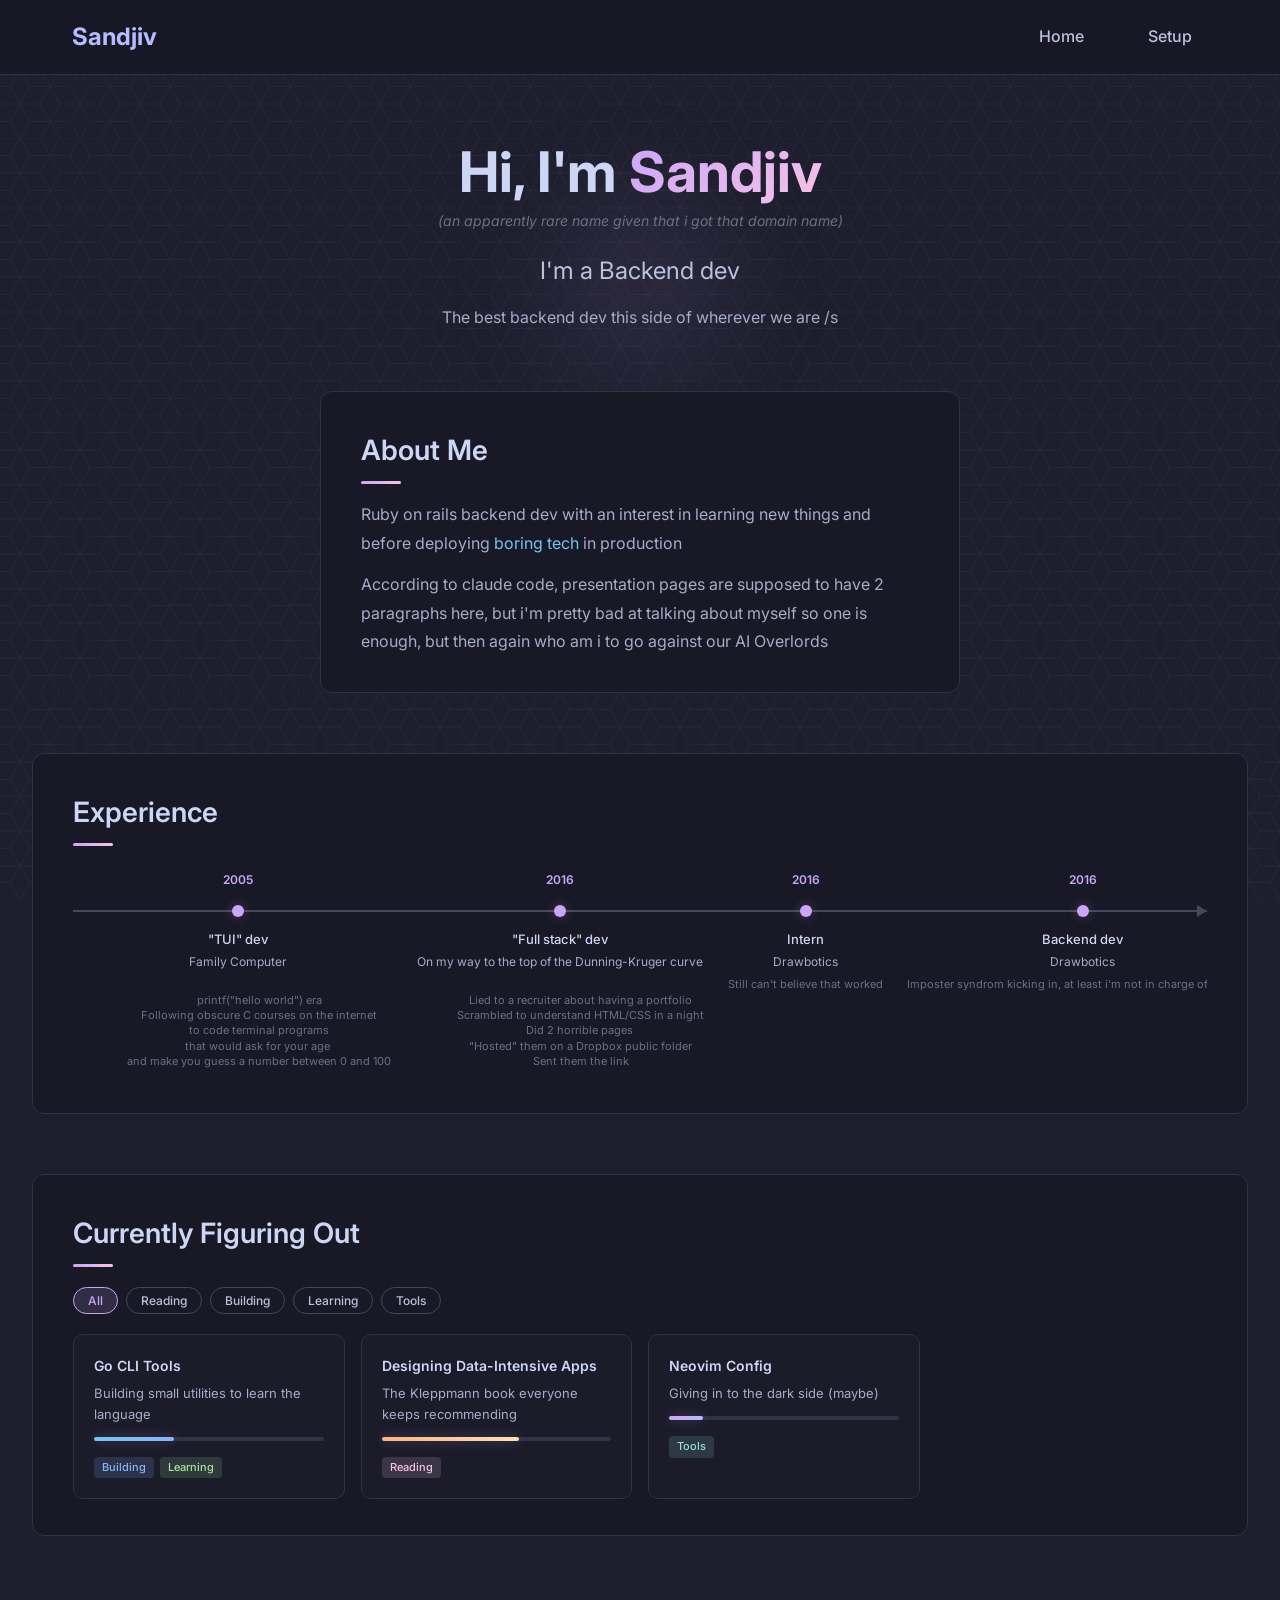
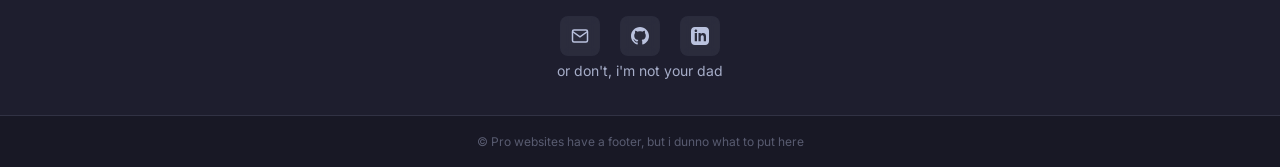
==== index.html @ 67246be6 "dunno what i'm doing" ====
<!DOCTYPE html>
<html lang="en">
<head>
  <meta charset="UTF-8">
  <meta name="viewport" content="width=device-width, initial-scale=1.0">
  <meta name="description" content="can't believe i got that domain name">
  <meta name="author" content="Sandjiv">
  <title>Sandjiv</title>
  <link rel="preconnect" href="https://fonts.googleapis.com">
  <link rel="preconnect" href="https://fonts.gstatic.com" crossorigin>
  <link href="https://fonts.googleapis.com/css2?family=Inter:wght@400;500;600;700&display=swap" rel="stylesheet">
  <link rel="stylesheet" href="style.css">
</head>
<body>
  <nav class="navbar">
    <div class="container">
      <a href="/" class="nav-brand">Sandjiv</a>
      <div class="nav-links">
        <a href="/" class="nav-link">Home</a>
        <a href="/setup.html" class="nav-link">Setup</a>
      </div>
    </div>
  </nav>

  <main>
    <section class="hero">
      <div class="hero-content">
        <h1 class="hero-title">Hi, I'm <span class="highlight">Sandjiv</span></h1>
        <small class="hero-annotation">(an apparently rare name given that i got that domain name)</small>
        <p class="hero-subtitle">I'm a Backend dev</p>
        <p class="hero-description">
          The best backend dev this side of wherever we are /s
        </p>
      </div>
    </section>

    <div class="section-gap about">
      <div class="glass-card">
        <h2 class="section-heading">About Me</h2>
        <div class="about-text">
          <p>
            Ruby on rails backend dev with an interest in learning new things and
            before deploying <a href="https://boringtechnology.club/">boring tech</a> in production
          </p>
          <p>
            According to claude code, presentation pages are supposed to have 2 paragraphs here, but i'm pretty bad at talking about
            myself so one is enough, but then again who am i to go against our AI Overlords
          </p>
        </div>
      </div>
    </div>

    <div class="section-gap">
      <div class="glass-card">
        <h2 class="section-heading">Experience</h2>
        <div class="timeline">
          <div class="timeline-item">
            <div class="timeline-year">2005</div>
            <div class="timeline-dot"></div>
            <div class="timeline-role">"TUI" dev</div>
            <div class="timeline-company">Family Computer</div>
            <div class="timeline-desc">
              printf("hello world") era
              Following obscure C courses on the internet
              to code terminal programs
              that would ask for your age 
              and make you guess a number between 0 and 100</div>
          </div>
          <div class="timeline-item">
            <div class="timeline-year">2016</div>
            <div class="timeline-dot"></div>
            <div class="timeline-role">"Full stack" dev</div>
            <div class="timeline-company">On my way to the top of the Dunning-Kruger curve</div>
            <div class="timeline-desc">
              Lied to a recruiter about having a portfolio
              Scrambled to understand HTML/CSS in a night
              Did 2 horrible pages 
              "Hosted" them on a Dropbox public folder
              Sent them the link</div>
          </div>
          <div class="timeline-item">
            <div class="timeline-year">2016</div>
            <div class="timeline-dot"></div>
            <div class="timeline-role">Intern</div>
            <div class="timeline-company">Drawbotics</div>
            <div class="timeline-desc">Still can't believe that worked</div>
          </div>
          <div class="timeline-item">
            <div class="timeline-year">2016</div>
            <div class="timeline-dot"></div>
            <div class="timeline-role">Backend dev</div>
            <div class="timeline-company">Drawbotics</div>
            <div class="timeline-desc">Imposter syndrom kicking in, at least i'm not in charge of anything</div>
          </div>
          <div class="timeline-item">
            <div class="timeline-year">2019</div>
            <div class="timeline-dot"></div>
            <div class="timeline-role">Lead Backend dev</div>
            <div class="timeline-company">Drawbotics/Mosaic</div>
            <div class="timeline-desc">Oh no</div>
          </div>
          <div class="timeline-item">
            <div class="timeline-year">2023</div>
            <div class="timeline-dot"></div>
            <div class="timeline-role">Backend dev</div>
            <div class="timeline-company">Ring Twice</div>
            <div class="timeline-desc">I wonder if b2c problematics are as interesting as the b2b ones</div>
          </div>
          <div class="timeline-item current">
            <div class="timeline-year">Now</div>
            <div class="timeline-dot"></div>
            <div class="timeline-role">Lead Backend dev</div>
            <div class="timeline-company">Ring Twice</div>
            <div class="timeline-desc">Ok this is actually pretty fun, let's see how far i can scale this thing</div>
          </div>
        </div>
      </div>
    </div>

    <div class="section-gap">
      <div class="glass-card">
        <h2 class="section-heading">Currently Figuring Out</h2>
        <div class="tag-filters">
          <button class="tag-filter active" data-filter="all">All</button>
          <button class="tag-filter" data-filter="reading">Reading</button>
          <button class="tag-filter" data-filter="building">Building</button>
          <button class="tag-filter" data-filter="learning">Learning</button>
          <button class="tag-filter" data-filter="tools">Tools</button>
        </div>
        <div class="figuring-grid">
          <div class="figuring-card" data-tags="building learning">
            <h4>Go CLI Tools</h4>
            <p class="card-desc">Building small utilities to learn the language</p>
            <div class="progress-bar">
              <div class="progress-fill" style="width: 35%; background: linear-gradient(90deg, var(--ctp-sapphire), var(--ctp-blue));"></div>
            </div>
            <div class="card-tags">
              <span class="card-tag" style="background: rgba(137,180,250,0.15); color: var(--ctp-blue);">Building</span>
              <span class="card-tag" style="background: rgba(166,227,161,0.15); color: var(--ctp-green);">Learning</span>
            </div>
          </div>
          <div class="figuring-card" data-tags="reading">
            <h4>Designing Data-Intensive Apps</h4>
            <p class="card-desc">The Kleppmann book everyone keeps recommending</p>
            <div class="progress-bar">
              <div class="progress-fill" style="width: 60%; background: linear-gradient(90deg, var(--ctp-peach), var(--ctp-yellow));"></div>
            </div>
            <div class="card-tags">
              <span class="card-tag" style="background: rgba(245,194,231,0.15); color: var(--ctp-pink);">Reading</span>
            </div>
          </div>
          <div class="figuring-card" data-tags="tools">
            <h4>Neovim Config</h4>
            <p class="card-desc">Giving in to the dark side (maybe)</p>
            <div class="progress-bar">
              <div class="progress-fill" style="width: 15%; background: linear-gradient(90deg, var(--ctp-mauve), var(--ctp-lavender));"></div>
            </div>
            <div class="card-tags">
              <span class="card-tag" style="background: rgba(148,226,213,0.15); color: var(--ctp-teal);">Tools</span>
            </div>
          </div>
        </div>
      </div>
    </div>

    <section class="contact">
      <div class="contact-icons">
        <a href="mailto:sandjiv.parassou@gmail.com" class="contact-icon" title="Email">
          <svg viewBox="0 0 24 24" fill="none" stroke="currentColor" stroke-width="2">
            <path d="M4 4h16c1.1 0 2 .9 2 2v12c0 1.1-.9 2-2 2H4c-1.1 0-2-.9-2-2V6c0-1.1.9-2 2-2z"></path>
            <polyline points="22,6 12,13 2,6"></polyline>
          </svg>
        </a>
        <a href="https://github.com/Yaquelqun" target="_blank" rel="noopener noreferrer" class="contact-icon" title="GitHub">
          <svg viewBox="0 0 24 24" fill="currentColor">
            <path d="M12 0c-6.626 0-12 5.373-12 12 0 5.302 3.438 9.8 8.207 11.387.599.111.793-.261.793-.577v-2.234c-3.338.726-4.033-1.416-4.033-1.416-.546-1.387-1.333-1.756-1.333-1.756-1.089-.745.083-.729.083-.729 1.205.084 1.839 1.237 1.839 1.237 1.07 1.834 2.807 1.304 3.492.997.107-.775.418-1.305.762-1.604-2.665-.305-5.467-1.334-5.467-5.931 0-1.311.469-2.381 1.236-3.221-.124-.303-.535-1.524.117-3.176 0 0 1.008-.322 3.301 1.23.957-.266 1.983-.399 3.003-.404 1.02.005 2.047.138 3.006.404 2.291-1.552 3.297-1.23 3.297-1.23.653 1.653.242 2.874.118 3.176.77.84 1.235 1.911 1.235 3.221 0 4.609-2.807 5.624-5.479 5.921.43.372.823 1.102.823 2.222v3.293c0 .319.192.694.801.576 4.765-1.589 8.199-6.086 8.199-11.386 0-6.627-5.373-12-12-12z"/>
          </svg>
        </a>
        <a href="https://www.linkedin.com/in/sandjiv/" target="_blank" rel="noopener noreferrer" class="contact-icon" title="LinkedIn">
          <svg viewBox="0 0 24 24" fill="currentColor">
            <path d="M19 0h-14c-2.761 0-5 2.239-5 5v14c0 2.761 2.239 5 5 5h14c2.762 0 5-2.239 5-5v-14c0-2.761-2.238-5-5-5zm-11 19h-3v-11h3v11zm-1.5-12.268c-.966 0-1.75-.79-1.75-1.764s.784-1.764 1.75-1.764 1.75.79 1.75 1.764-.783 1.764-1.75 1.764zm13.5 12.268h-3v-5.604c0-3.368-4-3.113-4 0v5.604h-3v-11h3v1.765c1.396-2.586 7-2.777 7 2.476v6.759z"/>
          </svg>
        </a>
      </div>
      <p class="contact-quip">or don't, i'm not your dad</p>
    </section>
  </main>

  <footer class="footer">
    <div class="container">
      <p>&copy; Pro websites have a footer, but i dunno what to put here</p>
    </div>
  </footer>

  <script>
    document.querySelectorAll('.tag-filter').forEach(function(btn) {
      btn.addEventListener('click', function() {
        document.querySelector('.tag-filter.active').classList.remove('active');
        btn.classList.add('active');
        var filter = btn.getAttribute('data-filter');
        document.querySelectorAll('.figuring-card').forEach(function(card) {
          if (filter === 'all' || card.getAttribute('data-tags').includes(filter)) {
            card.style.display = '';
          } else {
            card.style.display = 'none';
          }
        });
      });
    });
  </script>
</body>
</html>
---- style.css ----
/* Reset */
* {
  margin: 0;
  padding: 0;
  box-sizing: border-box;
}

/* Catppuccin Mocha */
:root {
  --ctp-base: #1e1e2e;
  --ctp-mantle: #181825;
  --ctp-crust: #11111b;
  --ctp-surface0: #313244;
  --ctp-surface1: #45475a;
  --ctp-surface2: #585b70;
  --ctp-overlay0: #6c7086;
  --ctp-overlay1: #7f849c;
  --ctp-overlay2: #9399b2;
  --ctp-text: #cdd6f4;
  --ctp-subtext1: #bac2de;
  --ctp-subtext0: #a6adc8;
  --ctp-lavender: #b4befe;
  --ctp-blue: #89b4fa;
  --ctp-sapphire: #74c7ec;
  --ctp-sky: #89dceb;
  --ctp-teal: #94e2d5;
  --ctp-green: #a6e3a1;
  --ctp-yellow: #f9e2af;
  --ctp-peach: #fab387;
  --ctp-maroon: #eba0ac;
  --ctp-red: #f38ba8;
  --ctp-mauve: #cba6f7;
  --ctp-pink: #f5c2e7;
  --ctp-flamingo: #f2cdcd;
  --ctp-rosewater: #f5e0dc;
}

/* Body — kumiko mikado background */
html {
  font-size: 16px;
  scroll-behavior: smooth;
}

body {
  font-family: 'Inter', -apple-system, BlinkMacSystemFont, 'Segoe UI', Roboto, sans-serif;
  line-height: 1.6;
  color: var(--ctp-text);
  background-color: var(--ctp-base);
  background-image: url("data:image/svg+xml,%3Csvg xmlns='http://www.w3.org/2000/svg' width='60' height='34.64' viewBox='0 0 60 34.64'%3E%3Cg fill='none' stroke='%2345475a' stroke-width='0.5' opacity='0.35'%3E%3Cline x1='10' y1='17.32' x2='20' y2='0'/%3E%3Cline x1='20' y1='0' x2='40' y2='0'/%3E%3Cline x1='40' y1='0' x2='50' y2='17.32'/%3E%3Cline x1='50' y1='17.32' x2='40' y2='34.64'/%3E%3Cline x1='40' y1='34.64' x2='20' y2='34.64'/%3E%3Cline x1='20' y1='34.64' x2='10' y2='17.32'/%3E%3Cline x1='0' y1='17.32' x2='10' y2='17.32'/%3E%3Cline x1='50' y1='17.32' x2='60' y2='17.32'/%3E%3Cline x1='30' y1='17.32' x2='50' y2='17.32'/%3E%3Cline x1='30' y1='17.32' x2='20' y2='34.64'/%3E%3Cline x1='30' y1='17.32' x2='20' y2='0'/%3E%3Cline x1='0' y1='0' x2='20' y2='0'/%3E%3Cline x1='60' y1='0' x2='50' y2='17.32'/%3E%3Cline x1='60' y1='34.64' x2='50' y2='17.32'/%3E%3Cline x1='0' y1='34.64' x2='20' y2='34.64'/%3E%3C/g%3E%3C/svg%3E");
  background-attachment: fixed;
  overflow-x: hidden;
}

/* Container */
.container {
  max-width: 1200px;
  margin: 0 auto;
  padding: 0 2rem;
}

/* Navbar */
.navbar {
  position: sticky;
  top: 0;
  z-index: 1000;
  background: rgba(24, 24, 37, 0.95);
  backdrop-filter: blur(12px);
  border-bottom: 1px solid var(--ctp-surface0);
  padding: 1rem 0;
}

.navbar .container {
  display: flex;
  justify-content: space-between;
  align-items: center;
}

.nav-brand {
  font-size: 1.5rem;
  font-weight: 700;
  color: var(--ctp-lavender);
  text-decoration: none;
  transition: filter 0.3s ease;
}

.nav-brand:hover {
  filter: brightness(1.2);
}

.nav-links {
  display: flex;
  gap: 2rem;
}

.nav-link {
  color: var(--ctp-subtext1);
  text-decoration: none;
  font-weight: 500;
  padding: 0.5rem 1rem;
  border-radius: 4px;
  transition: all 0.3s ease;
}

.nav-link:hover {
  color: var(--ctp-lavender);
  background-color: var(--ctp-surface0);
}

/* Glass card */
.glass-card {
  margin: 0 2rem;
  padding: 2.25rem 2.5rem;
  background: rgba(24, 24, 37, 0.85);
  backdrop-filter: blur(8px);
  border: 1px solid var(--ctp-surface0);
  border-radius: 12px;
}

/* Section spacing */
.section-gap {
  padding-top: 0.75rem;
  padding-bottom: 3rem;
}

/* Section heading */
.section-heading {
  font-size: clamp(1.5rem, 3vw, 1.75rem);
  font-weight: 600;
  margin-bottom: 1rem;
  color: var(--ctp-text);
}

.section-heading::after {
  content: '';
  display: block;
  width: 40px;
  height: 3px;
  background: linear-gradient(90deg, var(--ctp-mauve), var(--ctp-pink));
  margin-top: 0.5rem;
  border-radius: 2px;
}

/* Hero */
.hero {
  padding: 4rem 2rem 3rem;
  text-align: center;
  position: relative;
}

.hero::before {
  content: '';
  position: absolute;
  top: 20%;
  left: 50%;
  transform: translateX(-50%);
  width: 300px;
  height: 300px;
  border-radius: 50%;
  background: radial-gradient(circle, rgba(203, 166, 247, 0.1), transparent 70%);
  filter: blur(40px);
  pointer-events: none;
}

.hero-content {
  position: relative;
  animation: fadeInUp 0.8s ease-out;
}

.hero-title {
  font-size: clamp(2.5rem, 5vw, 3.5rem);
  font-weight: 700;
  margin-bottom: 0.25rem;
  line-height: 1.2;
}

.highlight {
  background: linear-gradient(135deg, var(--ctp-mauve), var(--ctp-pink));
  -webkit-background-clip: text;
  -webkit-text-fill-color: transparent;
  background-clip: text;
}

.hero-annotation {
  display: block;
  font-size: 0.875rem;
  font-style: italic;
  color: var(--ctp-overlay0);
  margin-bottom: 1.25rem;
}

.hero-subtitle {
  font-size: clamp(1.25rem, 3vw, 1.5rem);
  color: var(--ctp-subtext1);
  margin-bottom: 0.75rem;
}

.hero-description {
  font-size: 1rem;
  color: var(--ctp-subtext0);
  max-width: 500px;
  margin: 0 auto;
  line-height: 1.8;
}

/* About */
.about {
  display: flex;
  justify-content: center;
}

.about .glass-card {
  max-width: 640px;
  width: 100%;
}

.about-text p {
  font-size: 1rem;
  line-height: 1.8;
  color: var(--ctp-subtext0);
  margin-top: 0.75rem;
}

.about-text a {
  color: var(--ctp-sapphire);
  text-decoration: none;
  border-bottom: 1px solid transparent;
  transition: border-color 0.3s ease;
}

.about-text a:visited {
  color: var(--ctp-sapphire);
}

.about-text a:hover {
  border-bottom-color: var(--ctp-sapphire);
}

/* Experience timeline */
.timeline {
  display: flex;
  position: relative;
  overflow-x: auto;
  padding-bottom: 0.5rem;
  padding-right: 1.25rem;
  margin-top: 1.5rem;
}

.timeline::before {
  content: '';
  position: absolute;
  top: 40px;
  left: 0;
  right: 0;
  height: 2px;
  background: var(--ctp-surface1);
}

.timeline::after {
  content: '';
  position: absolute;
  right: 0;
  top: 35px;
  border-top: 6px solid transparent;
  border-bottom: 6px solid transparent;
  border-left: 10px solid var(--ctp-surface1);
}

.timeline-item {
  flex: 0 0 auto;
  text-align: center;
  position: relative;
  padding: 0 0.75rem;
  white-space: nowrap;
}

.timeline-dot {
  width: 12px;
  height: 12px;
  border-radius: 50%;
  background: var(--ctp-mauve);
  margin: 16px auto 0.75rem;
  position: relative;
  z-index: 1;
  box-shadow: 0 0 12px rgba(203, 166, 247, 0.3);
}

.timeline-item.current .timeline-dot {
  background: var(--ctp-green);
  box-shadow: 0 0 12px rgba(166, 227, 161, 0.3);
}

.timeline-year {
  font-size: 0.75rem;
  font-weight: 600;
  color: var(--ctp-mauve);
}

.timeline-item.current .timeline-year {
  color: var(--ctp-green);
}

.timeline-role {
  font-size: 0.8125rem;
  font-weight: 500;
  color: var(--ctp-text);
  margin-bottom: 0.125rem;
}

.timeline-company {
  font-size: 0.75rem;
  color: var(--ctp-subtext0);
}

.timeline-desc {
  font-size: 0.6875rem;
  color: var(--ctp-overlay0);
  margin-top: 0.375rem;
  line-height: 1.4;
  white-space: pre;
}

/* Currently Figuring Out — tag filters */
.tag-filters {
  display: flex;
  gap: 0.5rem;
  margin: 1.25rem 0;
  flex-wrap: wrap;
}

.tag-filter {
  padding: 0.3rem 0.875rem;
  border-radius: 99px;
  font-size: 0.75rem;
  font-weight: 500;
  border: 1px solid var(--ctp-surface1);
  color: var(--ctp-subtext1);
  background: transparent;
  cursor: pointer;
  font-family: inherit;
  transition: all 0.3s ease;
}

.tag-filter:hover {
  border-color: var(--ctp-mauve);
  color: var(--ctp-mauve);
}

.tag-filter.active {
  background: rgba(203, 166, 247, 0.15);
  border-color: var(--ctp-mauve);
  color: var(--ctp-mauve);
}

/* Currently Figuring Out — card grid */
.figuring-grid {
  display: grid;
  grid-template-columns: repeat(auto-fill, minmax(240px, 1fr));
  gap: 1rem;
  margin-top: 1rem;
}

.figuring-card {
  background: rgba(30, 30, 46, 0.7);
  backdrop-filter: blur(4px);
  border: 1px solid var(--ctp-surface0);
  border-radius: 10px;
  padding: 1.25rem;
  transition: all 0.2s ease;
}

.figuring-card:hover {
  border-color: var(--ctp-surface1);
  transform: translateY(-2px);
  box-shadow: 0 4px 16px rgba(0, 0, 0, 0.3);
}

.figuring-card h4 {
  font-size: 0.875rem;
  font-weight: 600;
  color: var(--ctp-text);
  margin-bottom: 0.375rem;
}

.figuring-card .card-desc {
  font-size: 0.8125rem;
  color: var(--ctp-subtext0);
  margin-bottom: 0.75rem;
}

.progress-bar {
  height: 4px;
  background: var(--ctp-surface0);
  border-radius: 2px;
  margin-bottom: 1rem;
}

.progress-fill {
  height: 100%;
  border-radius: 2px;
  box-shadow: 0 0 12px rgba(203, 166, 247, 0.3);
}

.card-tags {
  display: flex;
  gap: 0.375rem;
  flex-wrap: wrap;
}

.card-tag {
  font-size: 0.6875rem;
  padding: 0.125rem 0.5rem;
  border-radius: 4px;
  font-weight: 500;
}

/* Contact mini */
.contact {
  padding: 2rem 2rem;
  text-align: center;
}

.contact-quip {
  font-size: 0.875rem;
  color: var(--ctp-subtext0);
  margin-top: 0.25rem;
}

.contact-icons {
  display: flex;
  justify-content: center;
  gap: 1.25rem;
}

.contact-icon {
  width: 40px;
  height: 40px;
  border-radius: 8px;
  background: rgba(49, 50, 68, 0.7);
  backdrop-filter: blur(4px);
  display: flex;
  align-items: center;
  justify-content: center;
  color: var(--ctp-subtext1);
  text-decoration: none;
  transition: all 0.3s ease;
}

.contact-icon:hover {
  background: rgba(203, 166, 247, 0.15);
  color: var(--ctp-mauve);
}

.contact-icon svg {
  width: 18px;
  height: 18px;
}

/* Footer */
.footer {
  background: var(--ctp-mantle);
  border-top: 1px solid var(--ctp-surface0);
  padding: 1rem 0;
  text-align: center;
}

.footer p {
  color: var(--ctp-surface2);
  font-size: 0.75rem;
}

/* Setup page */
.setup {
  min-height: 80vh;
}

.setup-content {
  max-width: 900px;
  margin: 0 auto;
}

.setup-content h1 {
  text-align: center;
}

.setup-content h2 {
  font-size: 1.5rem;
  font-weight: 600;
  color: var(--ctp-text);
  margin-top: 2rem;
  margin-bottom: 0.75rem;
  padding-bottom: 0.5rem;
  border-bottom: 2px solid var(--ctp-surface0);
  scroll-margin-top: 80px;
}

.setup-content p {
  font-size: 1rem;
  line-height: 1.8;
  color: var(--ctp-subtext0);
  margin-bottom: 1rem;
}

.setup-content a {
  color: var(--ctp-sapphire);
  text-decoration: none;
  border-bottom: 1px solid transparent;
  transition: border-color 0.3s ease;
}

.setup-content a:visited {
  color: var(--ctp-sapphire);
}

.setup-content a:hover {
  border-bottom-color: var(--ctp-sapphire);
}

.setup-content ul {
  margin: 1rem 0;
  padding-left: 1.5rem;
  color: var(--ctp-subtext0);
}

.setup-content li {
  margin-bottom: 0.5rem;
  line-height: 1.8;
}

/* Setup sidebar */
.setup-sidebar {
  position: fixed;
  left: 2rem;
  top: 50%;
  transform: translateY(-50%);
  display: flex;
  flex-direction: column;
  gap: 0.5rem;
  z-index: 100;
  background: rgba(24, 24, 37, 0.85);
  backdrop-filter: blur(10px);
  padding: 1.25rem 0.75rem;
  border-radius: 12px;
  border: 1px solid var(--ctp-surface0);
  box-shadow: 0 4px 12px rgba(0, 0, 0, 0.3);
}

.sidebar-link {
  color: var(--ctp-subtext0);
  text-decoration: none;
  font-size: 0.8125rem;
  font-weight: 500;
  padding: 0.375rem 0.75rem;
  border-radius: 6px;
  border-left: 3px solid transparent;
  white-space: nowrap;
  transition: all 0.3s ease;
}

.sidebar-link:hover,
.sidebar-link.active {
  color: var(--ctp-mauve);
  background-color: var(--ctp-surface0);
  border-left-color: var(--ctp-mauve);
}

/* Setup container offset for sidebar */
.setup .glass-card {
  margin-left: 240px;
}

/* Code blocks */
pre {
  background: var(--ctp-mantle);
  border: 1px solid var(--ctp-surface0);
  border-radius: 8px;
  padding: 1.25rem;
  margin: 1rem 0;
  overflow-x: auto;
  box-shadow: 0 4px 12px rgba(0, 0, 0, 0.3);
}

code {
  font-family: 'Fira Code', 'Courier New', monospace;
  font-size: 0.875rem;
  line-height: 1.6;
  color: var(--ctp-text);
}

pre code {
  display: block;
  white-space: pre;
  word-wrap: normal;
}

:not(pre) > code {
  background-color: var(--ctp-surface0);
  padding: 0.125rem 0.375rem;
  border-radius: 4px;
  font-size: 0.8125rem;
  color: var(--ctp-mauve);
}

/* Animations */
@keyframes fadeInUp {
  from {
    opacity: 0;
    transform: translateY(30px);
  }
  to {
    opacity: 1;
    transform: translateY(0);
  }
}

/* Responsive */
@media (max-width: 1024px) {
  .setup-sidebar {
    left: 1rem;
    padding: 0.75rem;
  }

  .setup .glass-card {
    margin-left: 180px;
  }
}

@media (max-width: 768px) {
  body {
    background-attachment: scroll;
  }

  .nav-links {
    gap: 1rem;
  }

  .hero {
    padding: 3rem 1rem 2rem;
  }

  .glass-card {
    margin: 0 1rem;
    padding: 1.5rem;
  }

  .container {
    padding: 0 1rem;
  }

  .figuring-grid {
    grid-template-columns: 1fr;
  }

  .timeline {
    flex-direction: column;
    overflow-x: visible;
    padding-left: 0;
    padding-right: 0;
    padding-bottom: 1.5rem;
  }

  .timeline::before {
    top: 0;
    bottom: 0;
    left: 5px;
    right: auto;
    width: 2px;
    height: auto;
  }

  .timeline::after {
    right: auto;
    top: auto;
    bottom: 0;
    left: 0;
    border-top: 10px solid var(--ctp-surface1);
    border-left: 6px solid transparent;
    border-right: 6px solid transparent;
    border-bottom: none;
  }

  .timeline-item {
    text-align: left;
    min-width: unset;
    padding: 0 0 1.5rem 2rem;
  }

  .timeline-dot {
    position: absolute;
    left: 0;
    top: 0.125rem;
    margin: 0;
  }

  .timeline-desc {
    display: none;
  }

  .contact {
    padding: 1.5rem 1rem;
  }

  .setup-sidebar {
    display: none;
  }

  .setup .glass-card {
    margin-left: 1rem;
  }
}

@media (max-width: 480px) {
  .navbar .container {
    flex-direction: column;
    gap: 0.5rem;
  }

  .nav-links {
    gap: 0.5rem;
  }

  .hero {
    padding: 2rem 0.75rem 1.5rem;
  }

  .hero-annotation {
    font-size: 0.75rem;
  }

  .glass-card {
    margin: 0 0.5rem;
    padding: 1.25rem;
  }

  .container {
    padding: 0 0.75rem;
  }

  .section-gap {
    padding-bottom: 2rem;
  }

  .contact {
    padding: 1.25rem 0.75rem;
  }

  .contact-icon {
    width: 36px;
    height: 36px;
  }
}
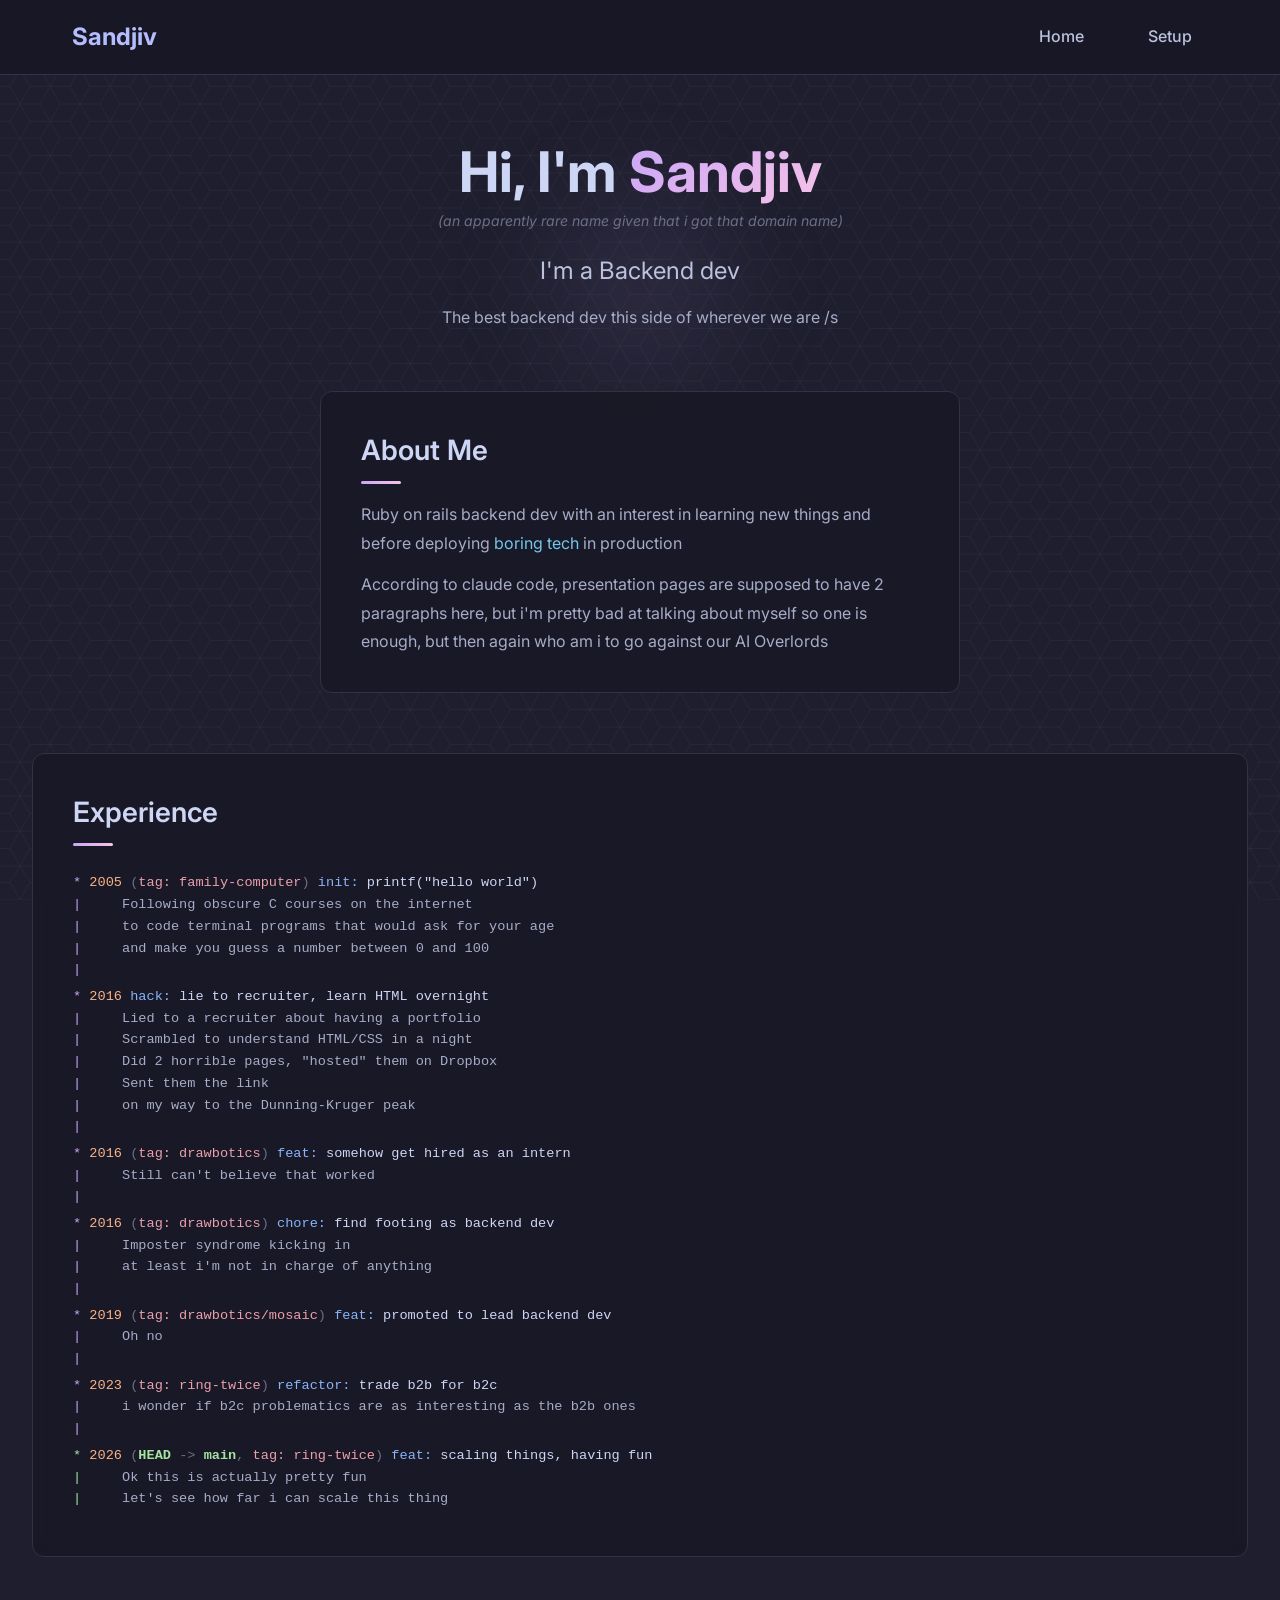
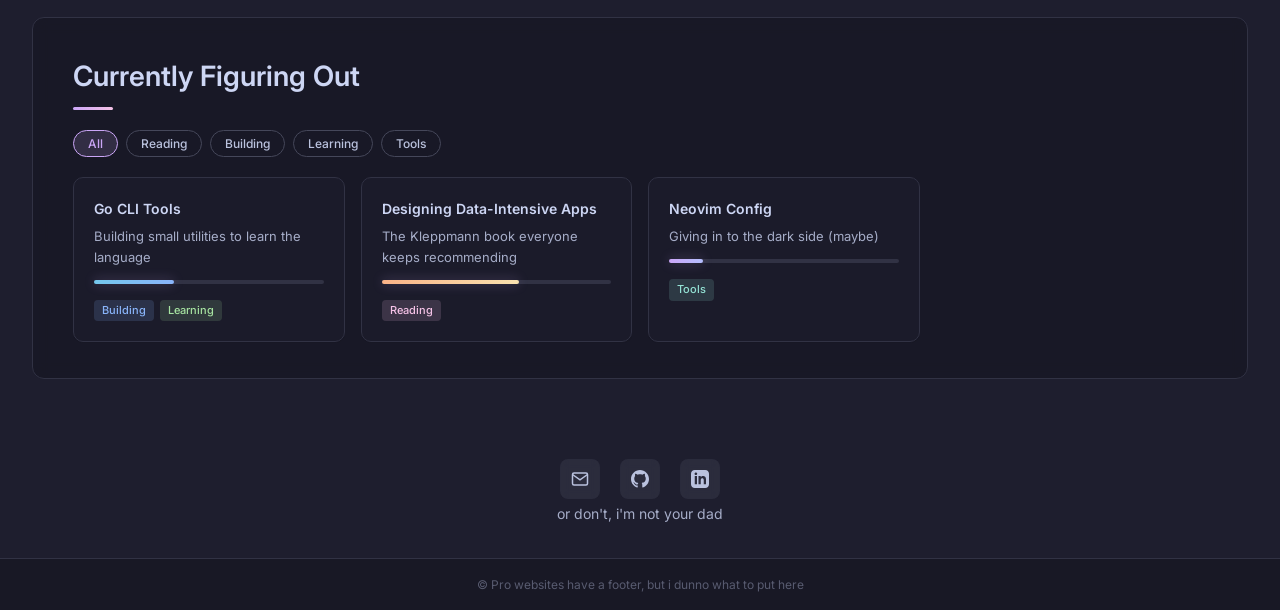
==== commit 2b5b46f3: "replace experience timeline with git log layout career rendered as `git log --graph --decorate` outp" ====
--- a/index.html
+++ b/index.html
@@ -53,66 +53,14 @@
     <div class="section-gap">
       <div class="glass-card">
         <h2 class="section-heading">Experience</h2>
-        <div class="timeline">
-          <div class="timeline-item">
-            <div class="timeline-year">2005</div>
-            <div class="timeline-dot"></div>
-            <div class="timeline-role">"TUI" dev</div>
-            <div class="timeline-company">Family Computer</div>
-            <div class="timeline-desc">
-              printf("hello world") era
-              Following obscure C courses on the internet
-              to code terminal programs
-              that would ask for your age 
-              and make you guess a number between 0 and 100</div>
-          </div>
-          <div class="timeline-item">
-            <div class="timeline-year">2016</div>
-            <div class="timeline-dot"></div>
-            <div class="timeline-role">"Full stack" dev</div>
-            <div class="timeline-company">On my way to the top of the Dunning-Kruger curve</div>
-            <div class="timeline-desc">
-              Lied to a recruiter about having a portfolio
-              Scrambled to understand HTML/CSS in a night
-              Did 2 horrible pages 
-              "Hosted" them on a Dropbox public folder
-              Sent them the link</div>
-          </div>
-          <div class="timeline-item">
-            <div class="timeline-year">2016</div>
-            <div class="timeline-dot"></div>
-            <div class="timeline-role">Intern</div>
-            <div class="timeline-company">Drawbotics</div>
-            <div class="timeline-desc">Still can't believe that worked</div>
-          </div>
-          <div class="timeline-item">
-            <div class="timeline-year">2016</div>
-            <div class="timeline-dot"></div>
-            <div class="timeline-role">Backend dev</div>
-            <div class="timeline-company">Drawbotics</div>
-            <div class="timeline-desc">Imposter syndrom kicking in, at least i'm not in charge of anything</div>
-          </div>
-          <div class="timeline-item">
-            <div class="timeline-year">2019</div>
-            <div class="timeline-dot"></div>
-            <div class="timeline-role">Lead Backend dev</div>
-            <div class="timeline-company">Drawbotics/Mosaic</div>
-            <div class="timeline-desc">Oh no</div>
-          </div>
-          <div class="timeline-item">
-            <div class="timeline-year">2023</div>
-            <div class="timeline-dot"></div>
-            <div class="timeline-role">Backend dev</div>
-            <div class="timeline-company">Ring Twice</div>
-            <div class="timeline-desc">I wonder if b2c problematics are as interesting as the b2b ones</div>
-          </div>
-          <div class="timeline-item current">
-            <div class="timeline-year">Now</div>
-            <div class="timeline-dot"></div>
-            <div class="timeline-role">Lead Backend dev</div>
-            <div class="timeline-company">Ring Twice</div>
-            <div class="timeline-desc">Ok this is actually pretty fun, let's see how far i can scale this thing</div>
-          </div>
+        <div class="gl">
+<div class="gl-commit"><span class="gl-line"><span class="gl-graph">*</span> <span class="gl-hash">2005</span> <span class="gl-paren">(</span><span class="gl-tag">tag: family-computer</span><span class="gl-paren">)</span> <span class="gl-prefix">init:</span> <span class="gl-subject">printf("hello world")</span></span><span class="gl-line"><span class="gl-graph">|</span>     <span class="gl-body">Following obscure C courses on the internet</span></span><span class="gl-line"><span class="gl-graph">|</span>     <span class="gl-body">to code terminal programs that would ask for your age</span></span><span class="gl-line"><span class="gl-graph">|</span>     <span class="gl-body">and make you guess a number between 0 and 100</span></span><span class="gl-line"><span class="gl-graph">|</span></span></div>
+<div class="gl-commit"><span class="gl-line"><span class="gl-graph">*</span> <span class="gl-hash">2016</span> <span class="gl-prefix">hack:</span> <span class="gl-subject">lie to recruiter, learn HTML overnight</span></span><span class="gl-line"><span class="gl-graph">|</span>     <span class="gl-body">Lied to a recruiter about having a portfolio</span></span><span class="gl-line"><span class="gl-graph">|</span>     <span class="gl-body">Scrambled to understand HTML/CSS in a night</span></span><span class="gl-line"><span class="gl-graph">|</span>     <span class="gl-body">Did 2 horrible pages, "hosted" them on Dropbox</span></span><span class="gl-line"><span class="gl-graph">|</span>     <span class="gl-body">Sent them the link</span></span><span class="gl-line"><span class="gl-graph">|</span>     <span class="gl-body">on my way to the Dunning-Kruger peak</span></span><span class="gl-line"><span class="gl-graph">|</span></span></div>
+<div class="gl-commit"><span class="gl-line"><span class="gl-graph">*</span> <span class="gl-hash">2016</span> <span class="gl-paren">(</span><span class="gl-tag">tag: drawbotics</span><span class="gl-paren">)</span> <span class="gl-prefix">feat:</span> <span class="gl-subject">somehow get hired as an intern</span></span><span class="gl-line"><span class="gl-graph">|</span>     <span class="gl-body">Still can't believe that worked</span></span><span class="gl-line"><span class="gl-graph">|</span></span></div>
+<div class="gl-commit"><span class="gl-line"><span class="gl-graph">*</span> <span class="gl-hash">2016</span> <span class="gl-paren">(</span><span class="gl-tag">tag: drawbotics</span><span class="gl-paren">)</span> <span class="gl-prefix">chore:</span> <span class="gl-subject">find footing as backend dev</span></span><span class="gl-line"><span class="gl-graph">|</span>     <span class="gl-body">Imposter syndrome kicking in</span></span><span class="gl-line"><span class="gl-graph">|</span>     <span class="gl-body">at least i'm not in charge of anything</span></span><span class="gl-line"><span class="gl-graph">|</span></span></div>
+<div class="gl-commit"><span class="gl-line"><span class="gl-graph">*</span> <span class="gl-hash">2019</span> <span class="gl-paren">(</span><span class="gl-tag">tag: drawbotics/mosaic</span><span class="gl-paren">)</span> <span class="gl-prefix">feat:</span> <span class="gl-subject">promoted to lead backend dev</span></span><span class="gl-line"><span class="gl-graph">|</span>     <span class="gl-body">Oh no</span></span><span class="gl-line"><span class="gl-graph">|</span></span></div>
+<div class="gl-commit"><span class="gl-line"><span class="gl-graph">*</span> <span class="gl-hash">2023</span> <span class="gl-paren">(</span><span class="gl-tag">tag: ring-twice</span><span class="gl-paren">)</span> <span class="gl-prefix">refactor:</span> <span class="gl-subject">trade b2b for b2c</span></span><span class="gl-line"><span class="gl-graph">|</span>     <span class="gl-body">i wonder if b2c problematics are as interesting as the b2b ones</span></span><span class="gl-line"><span class="gl-graph">|</span></span></div>
+<div class="gl-commit current"><span class="gl-line"><span class="gl-graph current">*</span> <span class="gl-hash">2026</span> <span class="gl-paren">(</span><span class="gl-head">HEAD</span> <span class="gl-arrow">-&gt;</span> <span class="gl-head">main</span><span class="gl-paren">, </span><span class="gl-tag">tag: ring-twice</span><span class="gl-paren">)</span> <span class="gl-prefix">feat:</span> <span class="gl-subject">scaling things, having fun</span></span><span class="gl-line"><span class="gl-graph current">|</span>     <span class="gl-body">Ok this is actually pretty fun</span></span><span class="gl-line"><span class="gl-graph current">|</span>     <span class="gl-body">let's see how far i can scale this thing</span></span></div>
         </div>
       </div>
     </div>
--- a/style.css
+++ b/style.css
@@ -235,89 +235,46 @@
   border-bottom-color: var(--ctp-sapphire);
 }
 
-/* Experience timeline */
-.timeline {
-  display: flex;
-  position: relative;
+/* Experience — git log */
+.gl {
+  font-family: 'Fira Code', 'Courier New', monospace;
+  font-size: 0.85rem;
+  line-height: 1.6;
+  margin-top: 1.5rem;
+  color: var(--ctp-subtext1);
   overflow-x: auto;
   padding-bottom: 0.5rem;
-  padding-right: 1.25rem;
-  margin-top: 1.5rem;
-}
-
-.timeline::before {
-  content: '';
-  position: absolute;
-  top: 40px;
-  left: 0;
-  right: 0;
-  height: 2px;
-  background: var(--ctp-surface1);
-}
-
-.timeline::after {
-  content: '';
-  position: absolute;
-  right: 0;
-  top: 35px;
-  border-top: 6px solid transparent;
-  border-bottom: 6px solid transparent;
-  border-left: 10px solid var(--ctp-surface1);
-}
-
-.timeline-item {
-  flex: 0 0 auto;
-  text-align: center;
-  position: relative;
-  padding: 0 0.75rem;
-  white-space: nowrap;
-}
-
-.timeline-dot {
-  width: 12px;
-  height: 12px;
-  border-radius: 50%;
-  background: var(--ctp-mauve);
-  margin: 16px auto 0.75rem;
-  position: relative;
-  z-index: 1;
-  box-shadow: 0 0 12px rgba(203, 166, 247, 0.3);
-}
-
-.timeline-item.current .timeline-dot {
-  background: var(--ctp-green);
-  box-shadow: 0 0 12px rgba(166, 227, 161, 0.3);
-}
-
-.timeline-year {
-  font-size: 0.75rem;
-  font-weight: 600;
-  color: var(--ctp-mauve);
-}
-
-.timeline-item.current .timeline-year {
-  color: var(--ctp-green);
-}
-
-.timeline-role {
-  font-size: 0.8125rem;
-  font-weight: 500;
-  color: var(--ctp-text);
-  margin-bottom: 0.125rem;
-}
-
-.timeline-company {
-  font-size: 0.75rem;
-  color: var(--ctp-subtext0);
-}
-
-.timeline-desc {
-  font-size: 0.6875rem;
-  color: var(--ctp-overlay0);
-  margin-top: 0.375rem;
-  line-height: 1.4;
+}
+
+.gl-line {
   white-space: pre;
-}
+  display: block;
+}
+
+.gl-commit {
+  padding: 0.15rem 0;
+  border-radius: 4px;
+  transition: background 0.2s ease;
+}
+
+.gl-commit:hover {
+  background: rgba(203, 166, 247, 0.05);
+}
+
+.gl-commit.current:hover {
+  background: rgba(166, 227, 161, 0.05);
+}
+
+.gl-graph { color: var(--ctp-mauve); }
+.gl-graph.current { color: var(--ctp-green); }
+.gl-hash { color: var(--ctp-peach); }
+.gl-paren { color: var(--ctp-overlay0); }
+.gl-head { color: var(--ctp-green); font-weight: 600; }
+.gl-arrow { color: var(--ctp-overlay0); }
+.gl-tag { color: var(--ctp-maroon); }
+.gl-prefix { color: var(--ctp-blue); }
+.gl-subject { color: var(--ctp-text); }
+.gl-body { color: var(--ctp-subtext0); }
 
 /* Currently Figuring Out — tag filters */
 .tag-filters {
@@ -650,49 +607,8 @@
     grid-template-columns: 1fr;
   }
 
-  .timeline {
-    flex-direction: column;
-    overflow-x: visible;
-    padding-left: 0;
-    padding-right: 0;
-    padding-bottom: 1.5rem;
-  }
-
-  .timeline::before {
-    top: 0;
-    bottom: 0;
-    left: 5px;
-    right: auto;
-    width: 2px;
-    height: auto;
-  }
-
-  .timeline::after {
-    right: auto;
-    top: auto;
-    bottom: 0;
-    left: 0;
-    border-top: 10px solid var(--ctp-surface1);
-    border-left: 6px solid transparent;
-    border-right: 6px solid transparent;
-    border-bottom: none;
-  }
-
-  .timeline-item {
-    text-align: left;
-    min-width: unset;
-    padding: 0 0 1.5rem 2rem;
-  }
-
-  .timeline-dot {
-    position: absolute;
-    left: 0;
-    top: 0.125rem;
-    margin: 0;
-  }
-
-  .timeline-desc {
-    display: none;
+  .gl {
+    font-size: 0.72rem;
   }
 
   .contact {
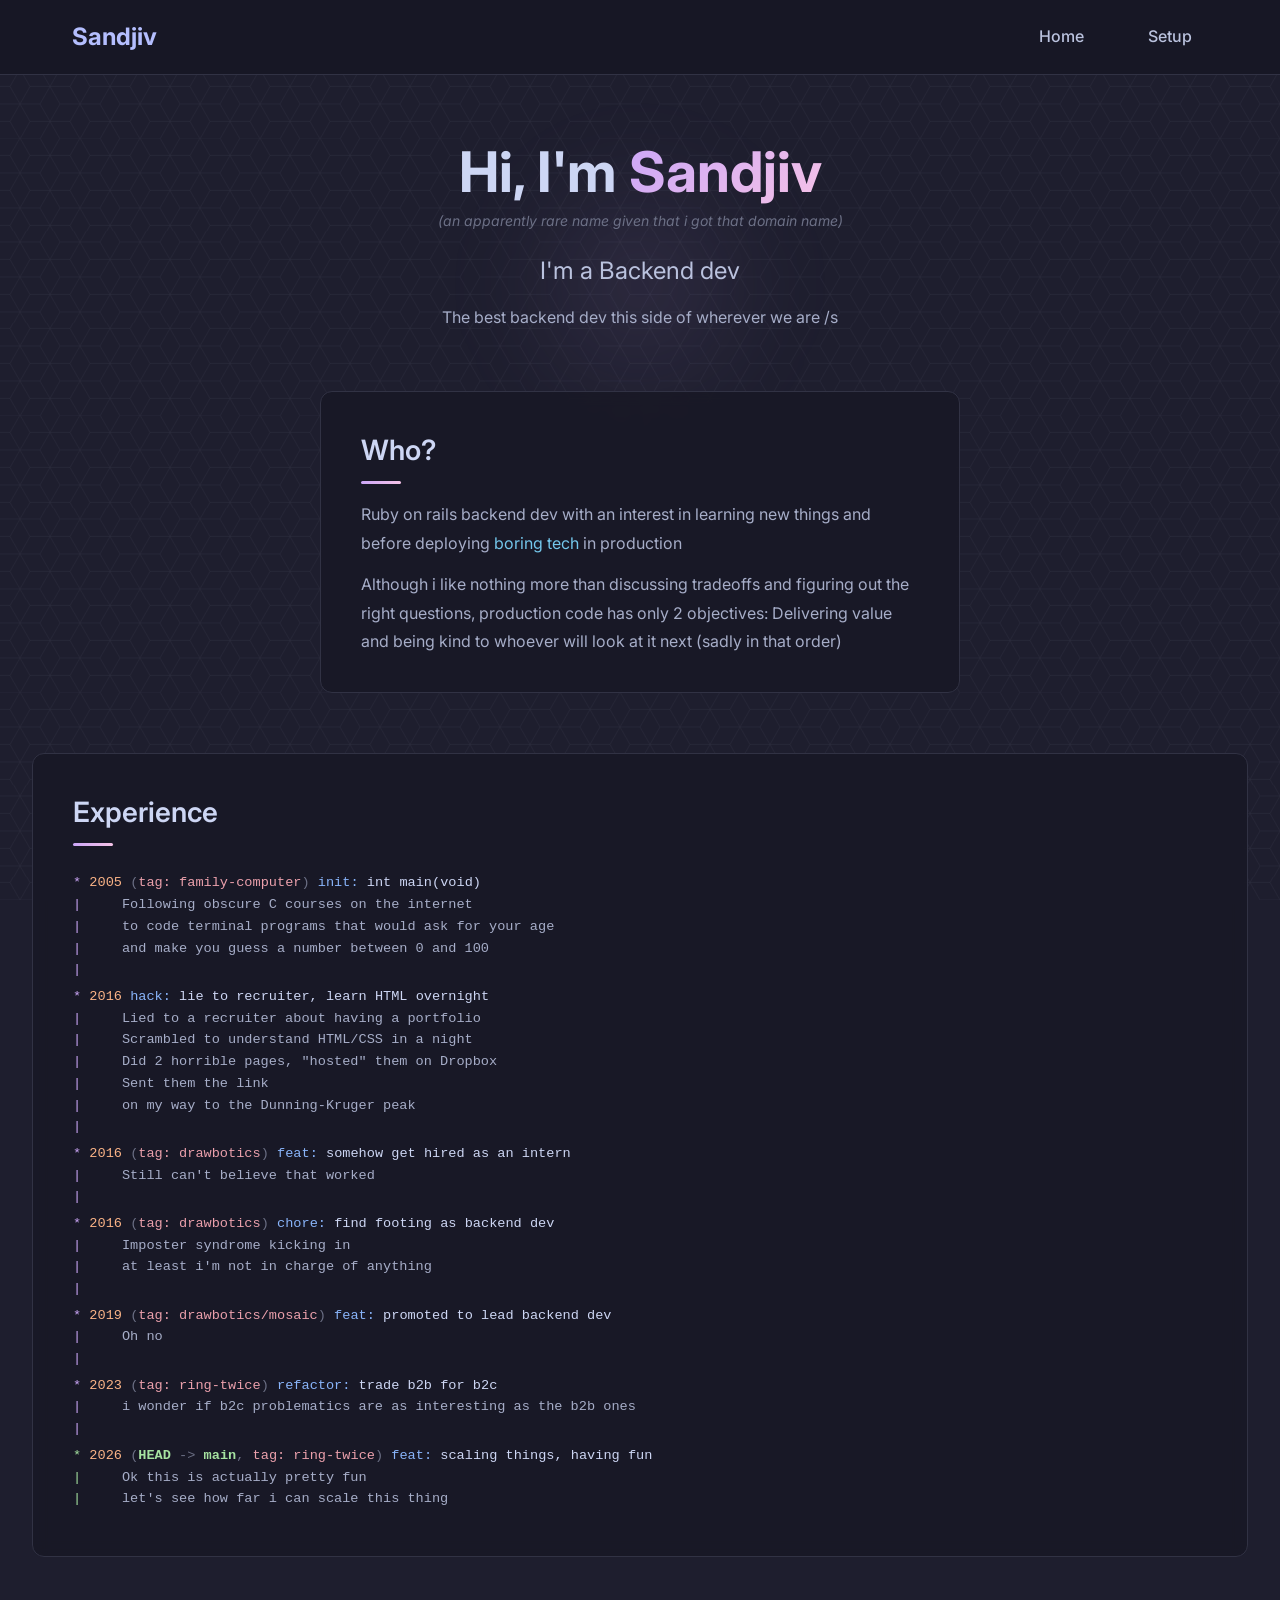
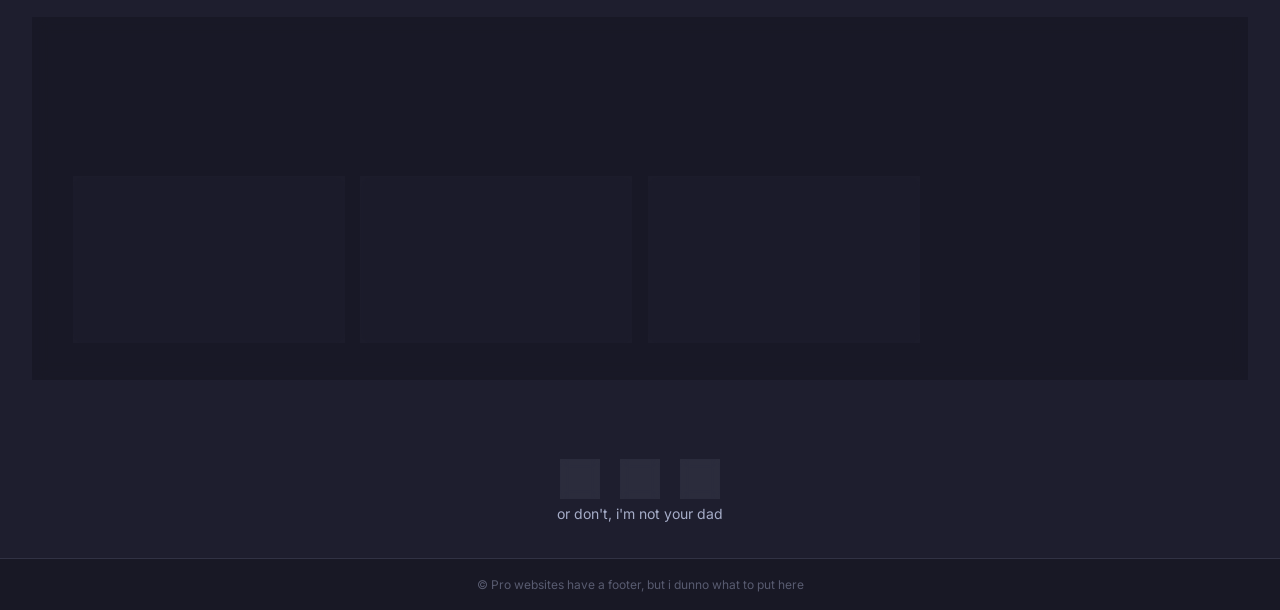
==== commit 46a5e28d: "refactor timeline markup + tweak about section structural: - move `*` and `|` graph glyphs from inli" ====
--- a/index.html
+++ b/index.html
@@ -36,15 +36,14 @@
 
     <div class="section-gap about">
       <div class="glass-card">
-        <h2 class="section-heading">About Me</h2>
+        <h2 class="section-heading">Who?</h2>
         <div class="about-text">
           <p>
             Ruby on rails backend dev with an interest in learning new things and
             before deploying <a href="https://boringtechnology.club/">boring tech</a> in production
           </p>
           <p>
-            According to claude code, presentation pages are supposed to have 2 paragraphs here, but i'm pretty bad at talking about
-            myself so one is enough, but then again who am i to go against our AI Overlords
+            Although i like nothing more than discussing tradeoffs and figuring out the right questions, production code has only 2 objectives: Delivering value and being kind to whoever will look at it next (sadly in that order)
           </p>
         </div>
       </div>
@@ -54,13 +53,48 @@
       <div class="glass-card">
         <h2 class="section-heading">Experience</h2>
         <div class="gl">
-<div class="gl-commit"><span class="gl-line"><span class="gl-graph">*</span> <span class="gl-hash">2005</span> <span class="gl-paren">(</span><span class="gl-tag">tag: family-computer</span><span class="gl-paren">)</span> <span class="gl-prefix">init:</span> <span class="gl-subject">printf("hello world")</span></span><span class="gl-line"><span class="gl-graph">|</span>     <span class="gl-body">Following obscure C courses on the internet</span></span><span class="gl-line"><span class="gl-graph">|</span>     <span class="gl-body">to code terminal programs that would ask for your age</span></span><span class="gl-line"><span class="gl-graph">|</span>     <span class="gl-body">and make you guess a number between 0 and 100</span></span><span class="gl-line"><span class="gl-graph">|</span></span></div>
-<div class="gl-commit"><span class="gl-line"><span class="gl-graph">*</span> <span class="gl-hash">2016</span> <span class="gl-prefix">hack:</span> <span class="gl-subject">lie to recruiter, learn HTML overnight</span></span><span class="gl-line"><span class="gl-graph">|</span>     <span class="gl-body">Lied to a recruiter about having a portfolio</span></span><span class="gl-line"><span class="gl-graph">|</span>     <span class="gl-body">Scrambled to understand HTML/CSS in a night</span></span><span class="gl-line"><span class="gl-graph">|</span>     <span class="gl-body">Did 2 horrible pages, "hosted" them on Dropbox</span></span><span class="gl-line"><span class="gl-graph">|</span>     <span class="gl-body">Sent them the link</span></span><span class="gl-line"><span class="gl-graph">|</span>     <span class="gl-body">on my way to the Dunning-Kruger peak</span></span><span class="gl-line"><span class="gl-graph">|</span></span></div>
-<div class="gl-commit"><span class="gl-line"><span class="gl-graph">*</span> <span class="gl-hash">2016</span> <span class="gl-paren">(</span><span class="gl-tag">tag: drawbotics</span><span class="gl-paren">)</span> <span class="gl-prefix">feat:</span> <span class="gl-subject">somehow get hired as an intern</span></span><span class="gl-line"><span class="gl-graph">|</span>     <span class="gl-body">Still can't believe that worked</span></span><span class="gl-line"><span class="gl-graph">|</span></span></div>
-<div class="gl-commit"><span class="gl-line"><span class="gl-graph">*</span> <span class="gl-hash">2016</span> <span class="gl-paren">(</span><span class="gl-tag">tag: drawbotics</span><span class="gl-paren">)</span> <span class="gl-prefix">chore:</span> <span class="gl-subject">find footing as backend dev</span></span><span class="gl-line"><span class="gl-graph">|</span>     <span class="gl-body">Imposter syndrome kicking in</span></span><span class="gl-line"><span class="gl-graph">|</span>     <span class="gl-body">at least i'm not in charge of anything</span></span><span class="gl-line"><span class="gl-graph">|</span></span></div>
-<div class="gl-commit"><span class="gl-line"><span class="gl-graph">*</span> <span class="gl-hash">2019</span> <span class="gl-paren">(</span><span class="gl-tag">tag: drawbotics/mosaic</span><span class="gl-paren">)</span> <span class="gl-prefix">feat:</span> <span class="gl-subject">promoted to lead backend dev</span></span><span class="gl-line"><span class="gl-graph">|</span>     <span class="gl-body">Oh no</span></span><span class="gl-line"><span class="gl-graph">|</span></span></div>
-<div class="gl-commit"><span class="gl-line"><span class="gl-graph">*</span> <span class="gl-hash">2023</span> <span class="gl-paren">(</span><span class="gl-tag">tag: ring-twice</span><span class="gl-paren">)</span> <span class="gl-prefix">refactor:</span> <span class="gl-subject">trade b2b for b2c</span></span><span class="gl-line"><span class="gl-graph">|</span>     <span class="gl-body">i wonder if b2c problematics are as interesting as the b2b ones</span></span><span class="gl-line"><span class="gl-graph">|</span></span></div>
-<div class="gl-commit current"><span class="gl-line"><span class="gl-graph current">*</span> <span class="gl-hash">2026</span> <span class="gl-paren">(</span><span class="gl-head">HEAD</span> <span class="gl-arrow">-&gt;</span> <span class="gl-head">main</span><span class="gl-paren">, </span><span class="gl-tag">tag: ring-twice</span><span class="gl-paren">)</span> <span class="gl-prefix">feat:</span> <span class="gl-subject">scaling things, having fun</span></span><span class="gl-line"><span class="gl-graph current">|</span>     <span class="gl-body">Ok this is actually pretty fun</span></span><span class="gl-line"><span class="gl-graph current">|</span>     <span class="gl-body">let's see how far i can scale this thing</span></span></div>
+          <div class="gl-commit">
+            <span class="gl-subject-row"><span class="gl-hash">2005</span> <span class="gl-decoration"><span class="gl-tag">tag: family-computer</span></span> <span class="gl-prefix">init:</span> <span class="gl-subject">int main(void)</span></span>
+            <span class="gl-body-row"><span class="gl-body">Following obscure C courses on the internet</span></span>
+            <span class="gl-body-row"><span class="gl-body">to code terminal programs that would ask for your age</span></span>
+            <span class="gl-body-row"><span class="gl-body">and make you guess a number between 0 and 100</span></span>
+            <span class="gl-blank-row"></span>
+          </div>
+          <div class="gl-commit">
+            <span class="gl-subject-row"><span class="gl-hash">2016</span> <span class="gl-prefix">hack:</span> <span class="gl-subject">lie to recruiter, learn HTML overnight</span></span>
+            <span class="gl-body-row"><span class="gl-body">Lied to a recruiter about having a portfolio</span></span>
+            <span class="gl-body-row"><span class="gl-body">Scrambled to understand HTML/CSS in a night</span></span>
+            <span class="gl-body-row"><span class="gl-body">Did 2 horrible pages, "hosted" them on Dropbox</span></span>
+            <span class="gl-body-row"><span class="gl-body">Sent them the link</span></span>
+            <span class="gl-body-row"><span class="gl-body">on my way to the Dunning-Kruger peak</span></span>
+            <span class="gl-blank-row"></span>
+          </div>
+          <div class="gl-commit">
+            <span class="gl-subject-row"><span class="gl-hash">2016</span> <span class="gl-decoration"><span class="gl-tag">tag: drawbotics</span></span> <span class="gl-prefix">feat:</span> <span class="gl-subject">somehow get hired as an intern</span></span>
+            <span class="gl-body-row"><span class="gl-body">Still can't believe that worked</span></span>
+            <span class="gl-blank-row"></span>
+          </div>
+          <div class="gl-commit">
+            <span class="gl-subject-row"><span class="gl-hash">2016</span> <span class="gl-decoration"><span class="gl-tag">tag: drawbotics</span></span> <span class="gl-prefix">chore:</span> <span class="gl-subject">find footing as backend dev</span></span>
+            <span class="gl-body-row"><span class="gl-body">Imposter syndrome kicking in</span></span>
+            <span class="gl-body-row"><span class="gl-body">at least i'm not in charge of anything</span></span>
+            <span class="gl-blank-row"></span>
+          </div>
+          <div class="gl-commit">
+            <span class="gl-subject-row"><span class="gl-hash">2019</span> <span class="gl-decoration"><span class="gl-tag">tag: drawbotics/mosaic</span></span> <span class="gl-prefix">feat:</span> <span class="gl-subject">promoted to lead backend dev</span></span>
+            <span class="gl-body-row"><span class="gl-body">Oh no</span></span>
+            <span class="gl-blank-row"></span>
+          </div>
+          <div class="gl-commit">
+            <span class="gl-subject-row"><span class="gl-hash">2023</span> <span class="gl-decoration"><span class="gl-tag">tag: ring-twice</span></span> <span class="gl-prefix">refactor:</span> <span class="gl-subject">trade b2b for b2c</span></span>
+            <span class="gl-body-row"><span class="gl-body">i wonder if b2c problematics are as interesting as the b2b ones</span></span>
+            <span class="gl-blank-row"></span>
+          </div>
+          <div class="gl-commit current">
+            <span class="gl-subject-row"><span class="gl-hash">2026</span> <span class="gl-decoration"><span class="gl-head">HEAD</span> <span class="gl-arrow">-&gt;</span> <span class="gl-head">main</span>, <span class="gl-tag">tag: ring-twice</span></span> <span class="gl-prefix">feat:</span> <span class="gl-subject">scaling things, having fun</span></span>
+            <span class="gl-body-row"><span class="gl-body">Ok this is actually pretty fun</span></span>
+            <span class="gl-body-row"><span class="gl-body">let's see how far i can scale this thing</span></span>
+          </div>
         </div>
       </div>
     </div>
--- a/style.css
+++ b/style.css
@@ -246,11 +246,6 @@
   padding-bottom: 0.5rem;
 }
 
-.gl-line {
-  white-space: pre;
-  display: block;
-}
-
 .gl-commit {
   padding: 0.15rem 0;
   border-radius: 4px;
@@ -265,16 +260,51 @@
   background: rgba(166, 227, 161, 0.05);
 }
 
-.gl-graph { color: var(--ctp-mauve); }
-.gl-graph.current { color: var(--ctp-green); }
-.gl-hash { color: var(--ctp-peach); }
-.gl-paren { color: var(--ctp-overlay0); }
-.gl-head { color: var(--ctp-green); font-weight: 600; }
-.gl-arrow { color: var(--ctp-overlay0); }
-.gl-tag { color: var(--ctp-maroon); }
-.gl-prefix { color: var(--ctp-blue); }
+.gl-subject-row,
+.gl-body-row,
+.gl-blank-row {
+  display: block;
+}
+
+.gl-subject-row,
+.gl-body-row {
+  position: relative;
+}
+
+.gl-subject-row { padding-left: 2ch; }
+.gl-body-row    { padding-left: 6ch; }
+
+.gl-subject-row::before,
+.gl-body-row::before {
+  position: absolute;
+  left: 0;
+  color: var(--ctp-mauve);
+}
+
+.gl-blank-row::before {
+  content: '|';
+  color: var(--ctp-mauve);
+}
+
+.gl-commit.current .gl-subject-row::before,
+.gl-commit.current .gl-body-row::before,
+.gl-commit.current .gl-blank-row::before {
+  color: var(--ctp-green);
+}
+
+.gl-subject-row::before { content: '*'; }
+.gl-body-row::before    { content: '|'; }
+
+.gl-hash    { color: var(--ctp-peach); }
+.gl-decoration       { color: var(--ctp-overlay0); }
+.gl-decoration::before { content: '('; }
+.gl-decoration::after  { content: ')'; }
+.gl-head    { color: var(--ctp-green); font-weight: 600; }
+.gl-arrow   { color: var(--ctp-overlay0); }
+.gl-tag     { color: var(--ctp-maroon); }
+.gl-prefix  { color: var(--ctp-blue); }
 .gl-subject { color: var(--ctp-text); }
-.gl-body { color: var(--ctp-subtext0); }
+.gl-body    { color: var(--ctp-subtext0); }
 
 /* Currently Figuring Out — tag filters */
 .tag-filters {
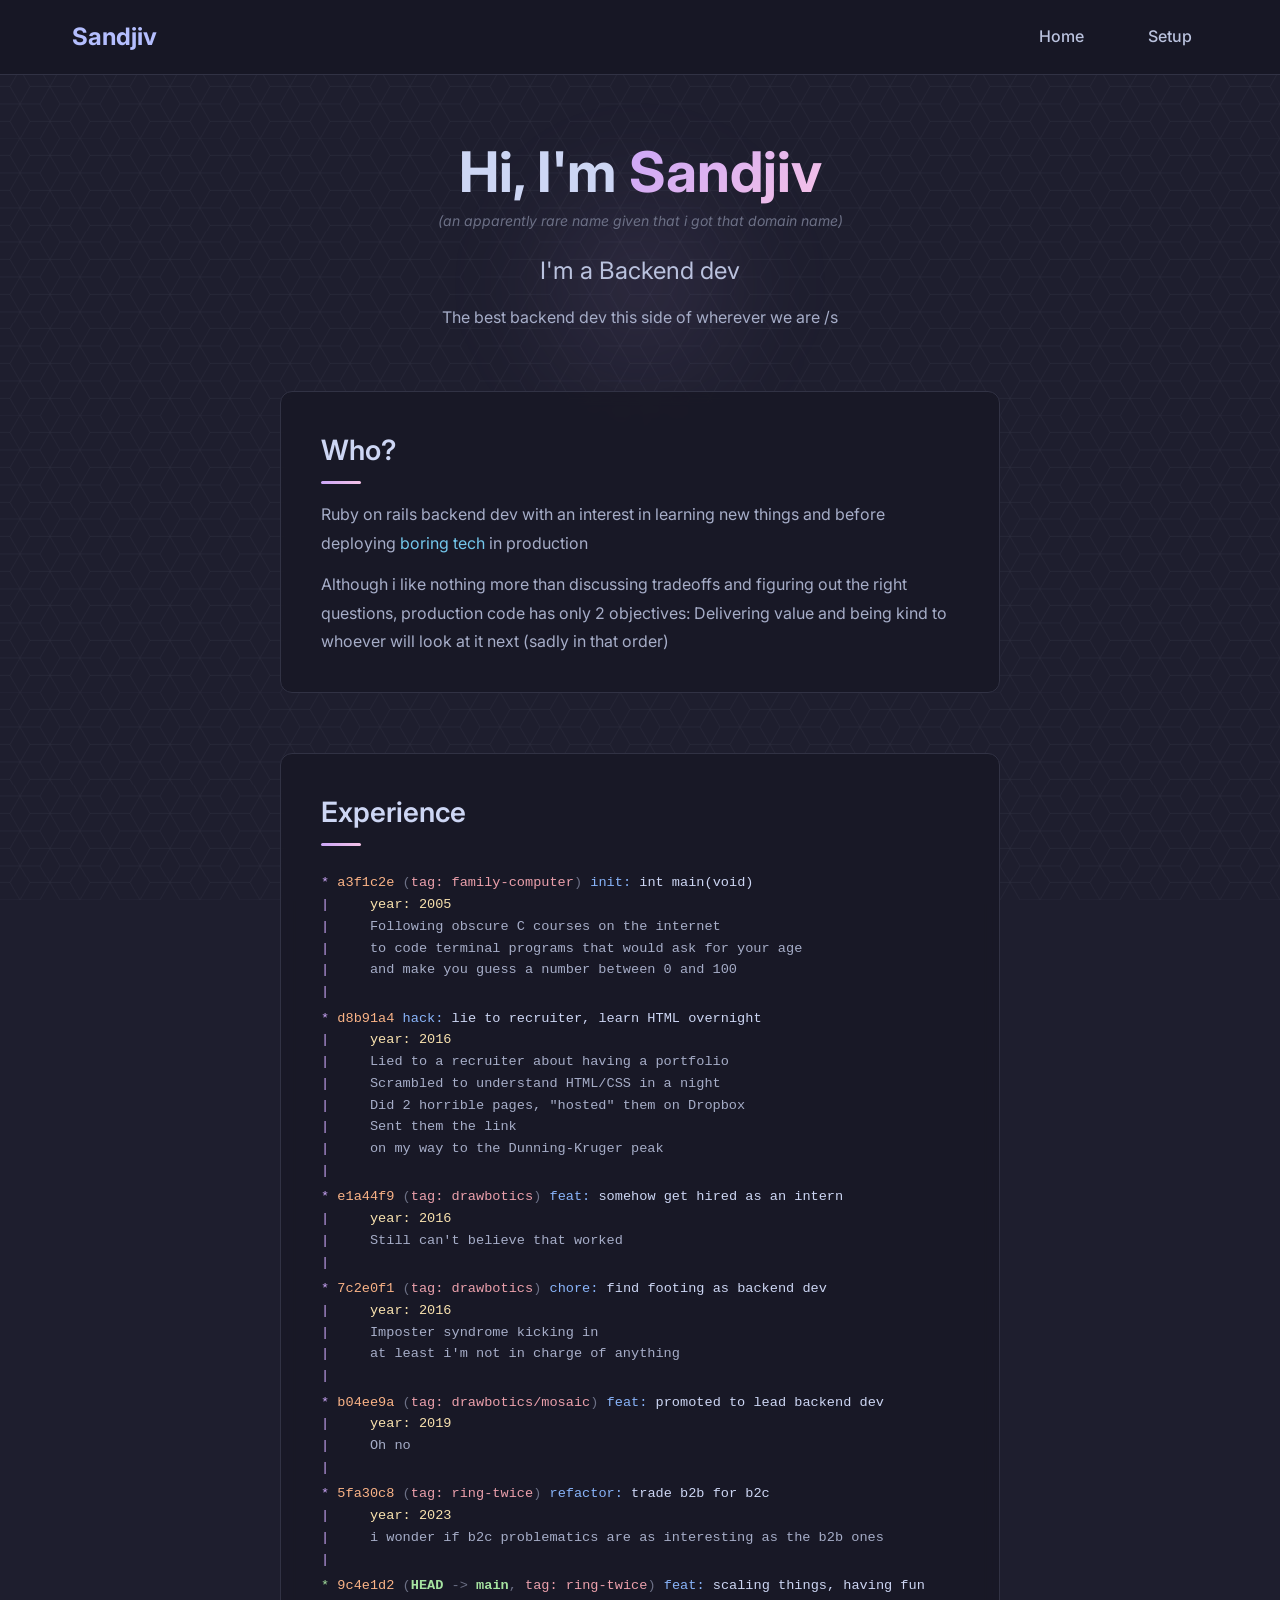
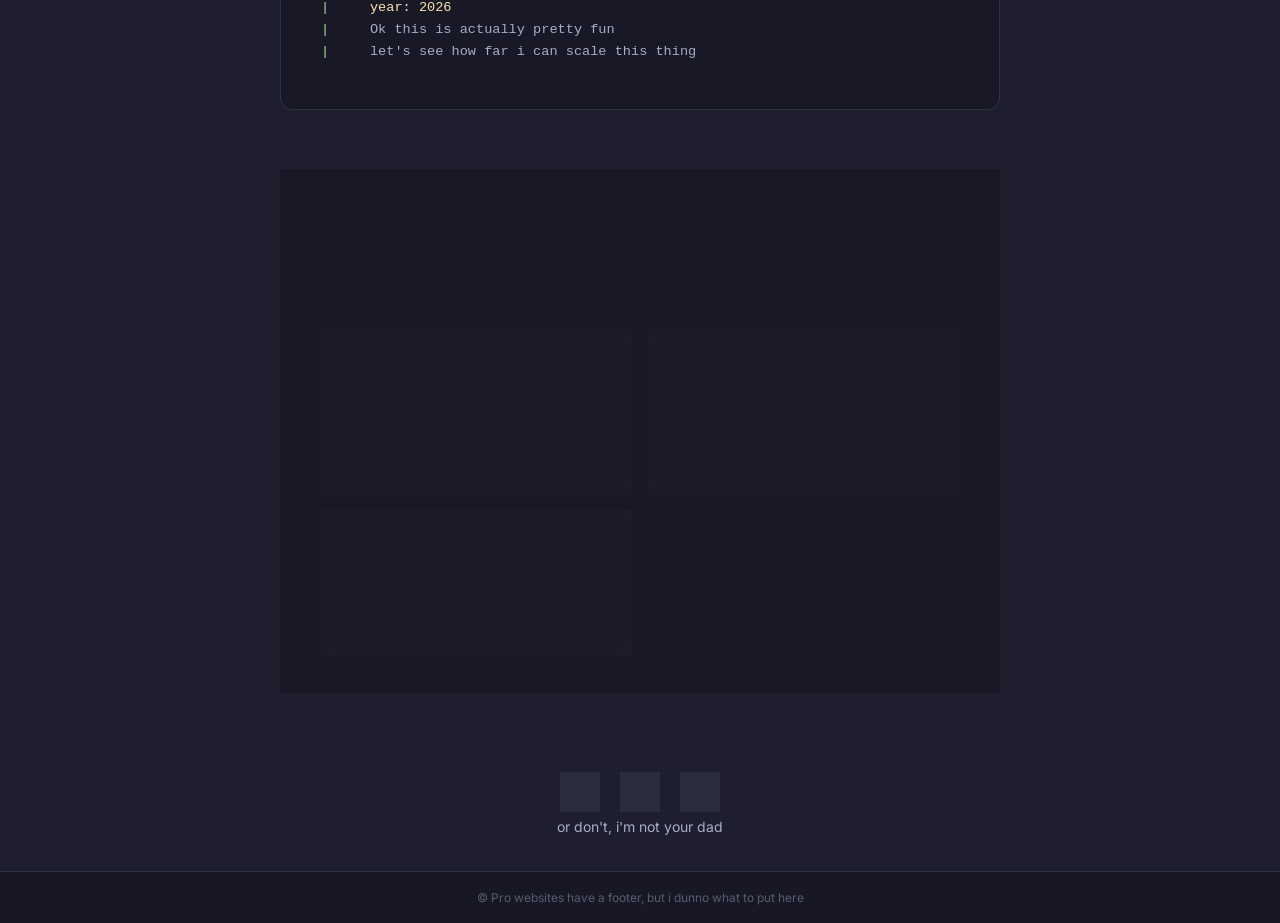
==== commit ddc47f96: "restore fake hashes, move year to a yellow body line hash slot goes back to fake 7-char hex strings." ====
--- a/index.html
+++ b/index.html
@@ -54,14 +54,16 @@
         <h2 class="section-heading">Experience</h2>
         <div class="gl">
           <div class="gl-commit">
-            <span class="gl-subject-row"><span class="gl-hash">2005</span> <span class="gl-decoration"><span class="gl-tag">tag: family-computer</span></span> <span class="gl-prefix">init:</span> <span class="gl-subject">int main(void)</span></span>
+            <span class="gl-subject-row"><span class="gl-hash">a3f1c2e</span> <span class="gl-decoration"><span class="gl-tag">tag: family-computer</span></span> <span class="gl-prefix">init:</span> <span class="gl-subject">int main(void)</span></span>
+            <span class="gl-body-row"><span class="gl-year">year: 2005</span></span>
             <span class="gl-body-row"><span class="gl-body">Following obscure C courses on the internet</span></span>
             <span class="gl-body-row"><span class="gl-body">to code terminal programs that would ask for your age</span></span>
             <span class="gl-body-row"><span class="gl-body">and make you guess a number between 0 and 100</span></span>
             <span class="gl-blank-row"></span>
           </div>
           <div class="gl-commit">
-            <span class="gl-subject-row"><span class="gl-hash">2016</span> <span class="gl-prefix">hack:</span> <span class="gl-subject">lie to recruiter, learn HTML overnight</span></span>
+            <span class="gl-subject-row"><span class="gl-hash">d8b91a4</span> <span class="gl-prefix">hack:</span> <span class="gl-subject">lie to recruiter, learn HTML overnight</span></span>
+            <span class="gl-body-row"><span class="gl-year">year: 2016</span></span>
             <span class="gl-body-row"><span class="gl-body">Lied to a recruiter about having a portfolio</span></span>
             <span class="gl-body-row"><span class="gl-body">Scrambled to understand HTML/CSS in a night</span></span>
             <span class="gl-body-row"><span class="gl-body">Did 2 horrible pages, "hosted" them on Dropbox</span></span>
@@ -70,28 +72,33 @@
             <span class="gl-blank-row"></span>
           </div>
           <div class="gl-commit">
-            <span class="gl-subject-row"><span class="gl-hash">2016</span> <span class="gl-decoration"><span class="gl-tag">tag: drawbotics</span></span> <span class="gl-prefix">feat:</span> <span class="gl-subject">somehow get hired as an intern</span></span>
+            <span class="gl-subject-row"><span class="gl-hash">e1a44f9</span> <span class="gl-decoration"><span class="gl-tag">tag: drawbotics</span></span> <span class="gl-prefix">feat:</span> <span class="gl-subject">somehow get hired as an intern</span></span>
+            <span class="gl-body-row"><span class="gl-year">year: 2016</span></span>
             <span class="gl-body-row"><span class="gl-body">Still can't believe that worked</span></span>
             <span class="gl-blank-row"></span>
           </div>
           <div class="gl-commit">
-            <span class="gl-subject-row"><span class="gl-hash">2016</span> <span class="gl-decoration"><span class="gl-tag">tag: drawbotics</span></span> <span class="gl-prefix">chore:</span> <span class="gl-subject">find footing as backend dev</span></span>
+            <span class="gl-subject-row"><span class="gl-hash">7c2e0f1</span> <span class="gl-decoration"><span class="gl-tag">tag: drawbotics</span></span> <span class="gl-prefix">chore:</span> <span class="gl-subject">find footing as backend dev</span></span>
+            <span class="gl-body-row"><span class="gl-year">year: 2016</span></span>
             <span class="gl-body-row"><span class="gl-body">Imposter syndrome kicking in</span></span>
             <span class="gl-body-row"><span class="gl-body">at least i'm not in charge of anything</span></span>
             <span class="gl-blank-row"></span>
           </div>
           <div class="gl-commit">
-            <span class="gl-subject-row"><span class="gl-hash">2019</span> <span class="gl-decoration"><span class="gl-tag">tag: drawbotics/mosaic</span></span> <span class="gl-prefix">feat:</span> <span class="gl-subject">promoted to lead backend dev</span></span>
+            <span class="gl-subject-row"><span class="gl-hash">b04ee9a</span> <span class="gl-decoration"><span class="gl-tag">tag: drawbotics/mosaic</span></span> <span class="gl-prefix">feat:</span> <span class="gl-subject">promoted to lead backend dev</span></span>
+            <span class="gl-body-row"><span class="gl-year">year: 2019</span></span>
             <span class="gl-body-row"><span class="gl-body">Oh no</span></span>
             <span class="gl-blank-row"></span>
           </div>
           <div class="gl-commit">
-            <span class="gl-subject-row"><span class="gl-hash">2023</span> <span class="gl-decoration"><span class="gl-tag">tag: ring-twice</span></span> <span class="gl-prefix">refactor:</span> <span class="gl-subject">trade b2b for b2c</span></span>
+            <span class="gl-subject-row"><span class="gl-hash">5fa30c8</span> <span class="gl-decoration"><span class="gl-tag">tag: ring-twice</span></span> <span class="gl-prefix">refactor:</span> <span class="gl-subject">trade b2b for b2c</span></span>
+            <span class="gl-body-row"><span class="gl-year">year: 2023</span></span>
             <span class="gl-body-row"><span class="gl-body">i wonder if b2c problematics are as interesting as the b2b ones</span></span>
             <span class="gl-blank-row"></span>
           </div>
           <div class="gl-commit current">
-            <span class="gl-subject-row"><span class="gl-hash">2026</span> <span class="gl-decoration"><span class="gl-head">HEAD</span> <span class="gl-arrow">-&gt;</span> <span class="gl-head">main</span>, <span class="gl-tag">tag: ring-twice</span></span> <span class="gl-prefix">feat:</span> <span class="gl-subject">scaling things, having fun</span></span>
+            <span class="gl-subject-row"><span class="gl-hash">9c4e1d2</span> <span class="gl-decoration"><span class="gl-head">HEAD</span> <span class="gl-arrow">-&gt;</span> <span class="gl-head">main</span>, <span class="gl-tag">tag: ring-twice</span></span> <span class="gl-prefix">feat:</span> <span class="gl-subject">scaling things, having fun</span></span>
+            <span class="gl-body-row"><span class="gl-year">year: 2026</span></span>
             <span class="gl-body-row"><span class="gl-body">Ok this is actually pretty fun</span></span>
             <span class="gl-body-row"><span class="gl-body">let's see how far i can scale this thing</span></span>
           </div>
--- a/style.css
+++ b/style.css
@@ -202,15 +202,12 @@
   line-height: 1.8;
 }
 
-/* About */
-.about {
-  display: flex;
-  justify-content: center;
-}
-
-.about .glass-card {
-  max-width: 640px;
-  width: 100%;
+/* Main page card sections — unified content column */
+.section-gap .glass-card {
+  max-width: 720px;
+  width: calc(100% - 4rem);
+  margin-left: auto;
+  margin-right: auto;
 }
 
 .about-text p {
@@ -264,10 +261,6 @@
 .gl-body-row,
 .gl-blank-row {
   display: block;
-}
-
-.gl-subject-row,
-.gl-body-row {
   position: relative;
 }
 
@@ -296,6 +289,7 @@
 .gl-body-row::before    { content: '|'; }
 
 .gl-hash    { color: var(--ctp-peach); }
+.gl-year    { color: var(--ctp-yellow); }
 .gl-decoration       { color: var(--ctp-overlay0); }
 .gl-decoration::before { content: '('; }
 .gl-decoration::after  { content: ')'; }
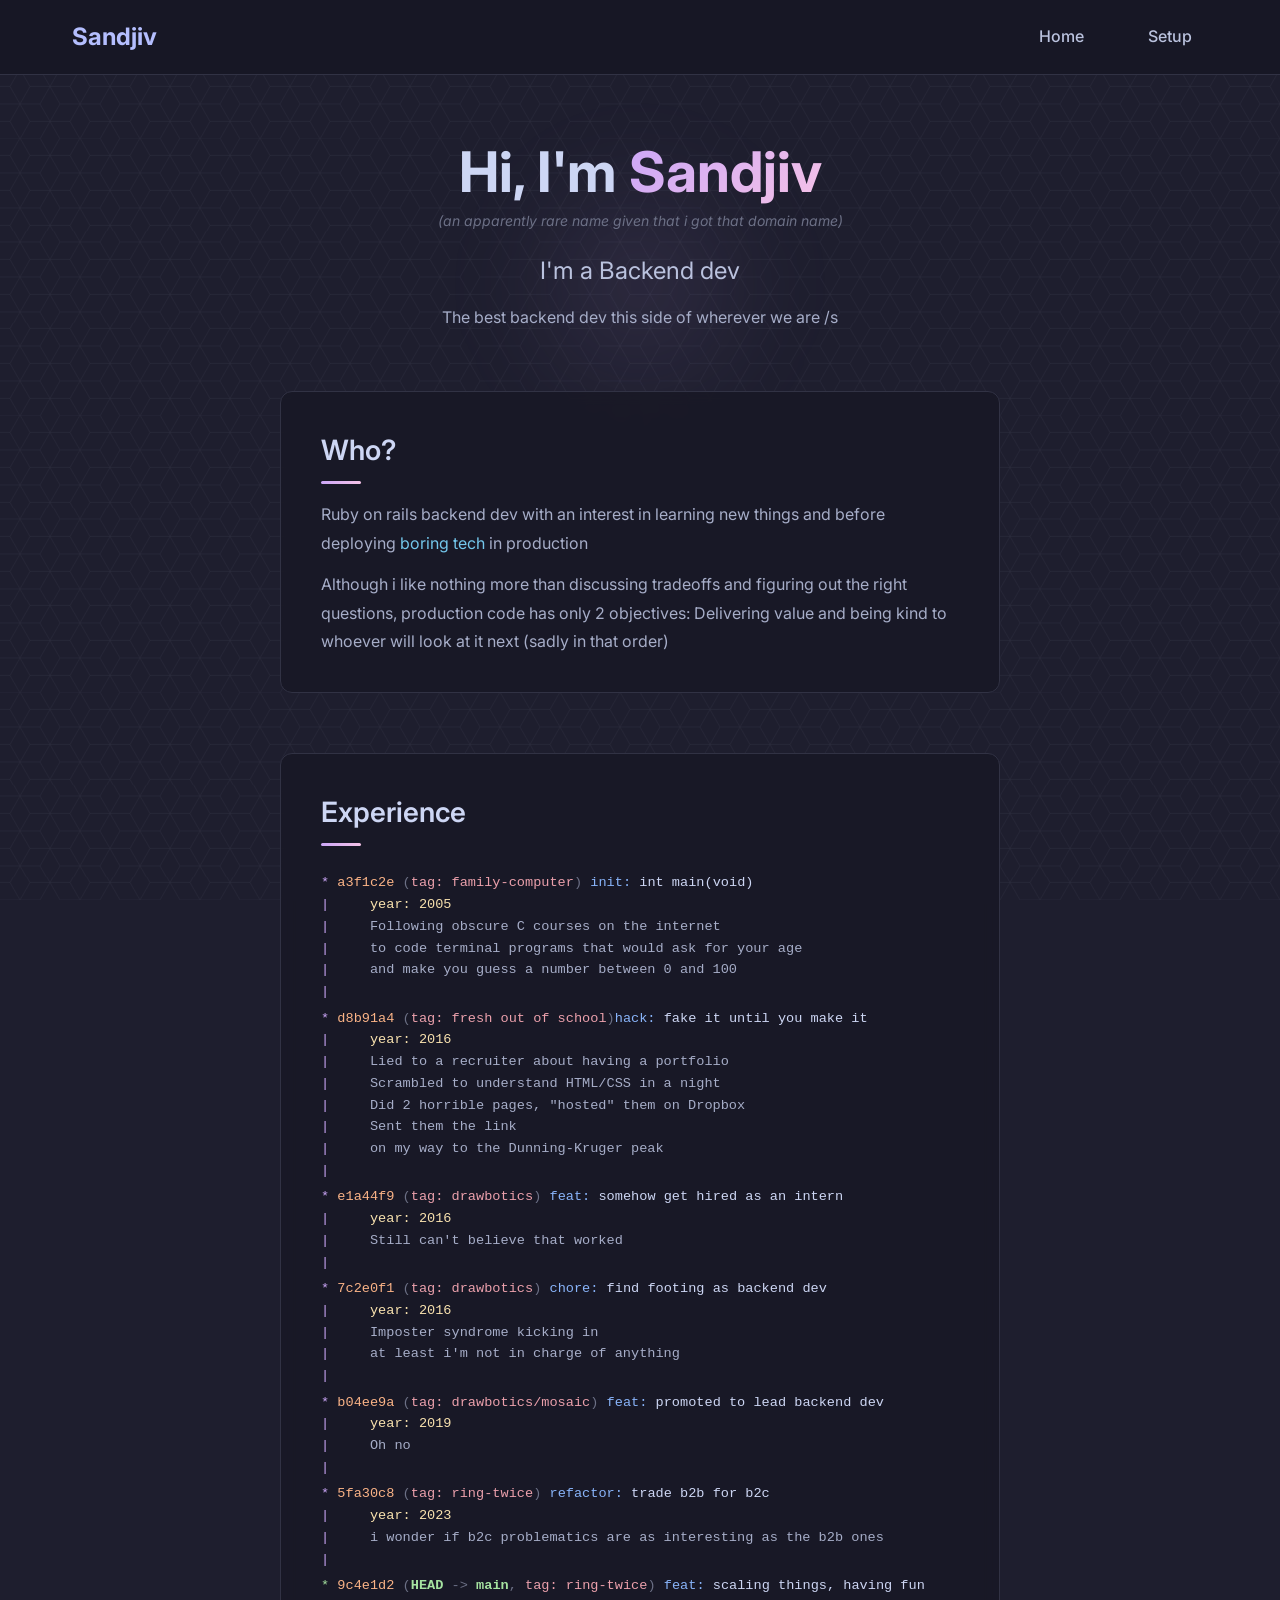
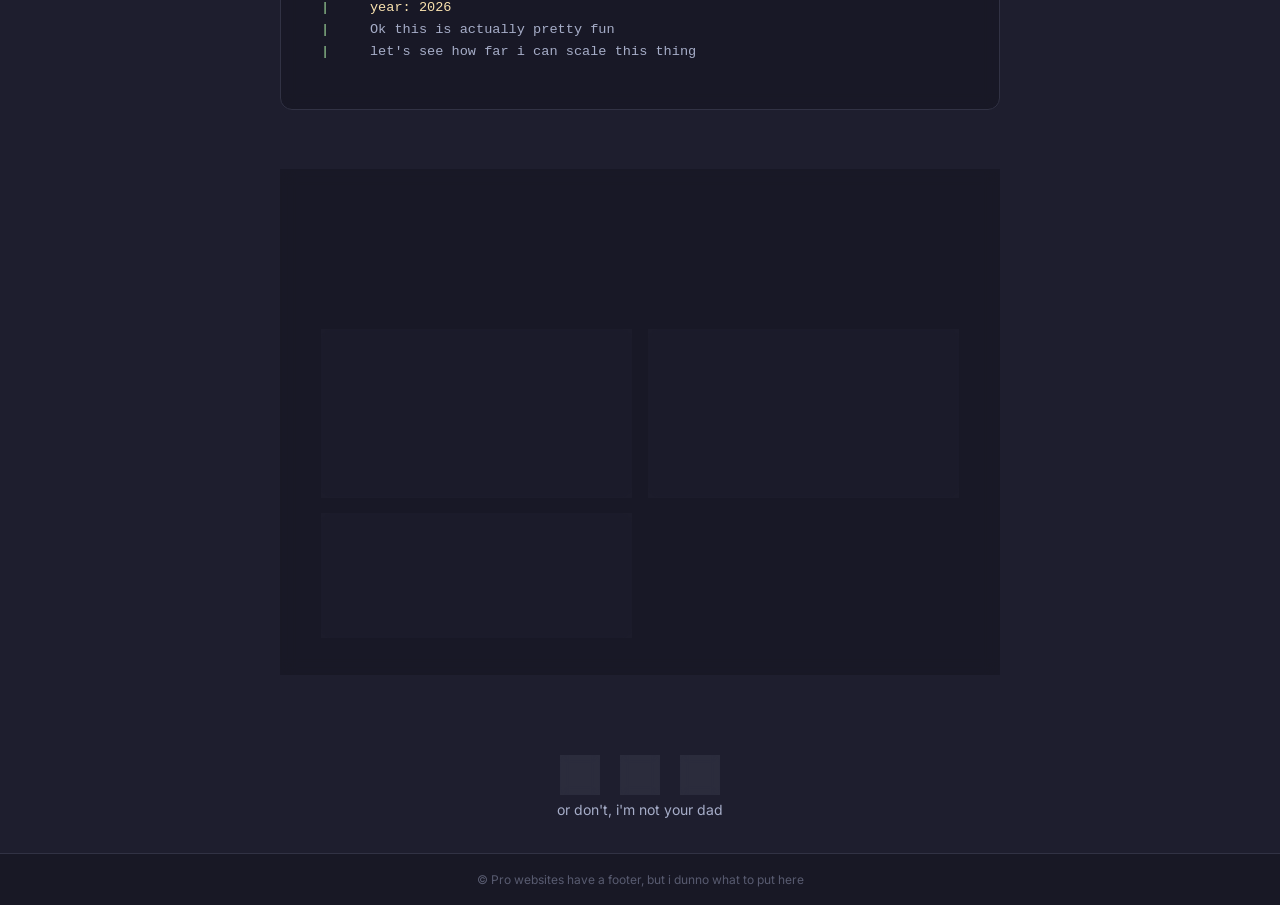
==== commit 0753af16: "replace progress bars with status pills on figuring-out cards drops the percentage metaphor (which i" ====
--- a/index.html
+++ b/index.html
@@ -62,7 +62,7 @@
             <span class="gl-blank-row"></span>
           </div>
           <div class="gl-commit">
-            <span class="gl-subject-row"><span class="gl-hash">d8b91a4</span> <span class="gl-prefix">hack:</span> <span class="gl-subject">lie to recruiter, learn HTML overnight</span></span>
+            <span class="gl-subject-row"><span class="gl-hash">d8b91a4</span> <span class="gl-decoration"><span class="gl-tag">tag: fresh out of school</span></span><span class="gl-prefix">hack:</span> <span class="gl-subject">fake it until you make it</span></span>
             <span class="gl-body-row"><span class="gl-year">year: 2016</span></span>
             <span class="gl-body-row"><span class="gl-body">Lied to a recruiter about having a portfolio</span></span>
             <span class="gl-body-row"><span class="gl-body">Scrambled to understand HTML/CSS in a night</span></span>
@@ -118,32 +118,26 @@
         </div>
         <div class="figuring-grid">
           <div class="figuring-card" data-tags="building learning">
+            <span class="status-pill status-digging">digging in</span>
             <h4>Go CLI Tools</h4>
             <p class="card-desc">Building small utilities to learn the language</p>
-            <div class="progress-bar">
-              <div class="progress-fill" style="width: 35%; background: linear-gradient(90deg, var(--ctp-sapphire), var(--ctp-blue));"></div>
-            </div>
             <div class="card-tags">
               <span class="card-tag" style="background: rgba(137,180,250,0.15); color: var(--ctp-blue);">Building</span>
               <span class="card-tag" style="background: rgba(166,227,161,0.15); color: var(--ctp-green);">Learning</span>
             </div>
           </div>
           <div class="figuring-card" data-tags="reading">
+            <span class="status-pill status-dipping">dipping toes</span>
             <h4>Designing Data-Intensive Apps</h4>
             <p class="card-desc">The Kleppmann book everyone keeps recommending</p>
-            <div class="progress-bar">
-              <div class="progress-fill" style="width: 60%; background: linear-gradient(90deg, var(--ctp-peach), var(--ctp-yellow));"></div>
-            </div>
             <div class="card-tags">
               <span class="card-tag" style="background: rgba(245,194,231,0.15); color: var(--ctp-pink);">Reading</span>
             </div>
           </div>
           <div class="figuring-card" data-tags="tools">
+            <span class="status-pill status-gaveup">gave up (for now)</span>
             <h4>Neovim Config</h4>
             <p class="card-desc">Giving in to the dark side (maybe)</p>
-            <div class="progress-bar">
-              <div class="progress-fill" style="width: 15%; background: linear-gradient(90deg, var(--ctp-mauve), var(--ctp-lavender));"></div>
-            </div>
             <div class="card-tags">
               <span class="card-tag" style="background: rgba(148,226,213,0.15); color: var(--ctp-teal);">Tools</span>
             </div>
--- a/style.css
+++ b/style.css
@@ -366,19 +366,52 @@
   font-size: 0.8125rem;
   color: var(--ctp-subtext0);
   margin-bottom: 0.75rem;
-}
-
-.progress-bar {
-  height: 4px;
-  background: var(--ctp-surface0);
-  border-radius: 2px;
-  margin-bottom: 1rem;
-}
-
-.progress-fill {
-  height: 100%;
-  border-radius: 2px;
-  box-shadow: 0 0 12px rgba(203, 166, 247, 0.3);
+  clear: right;
+}
+
+.status-pill {
+  float: right;
+  margin-left: 0.75rem;
+  display: inline-flex;
+  align-items: center;
+  gap: 0.35rem;
+  font-size: 0.6875rem;
+  padding: 0.15rem 0.55rem;
+  border-radius: 99px;
+  font-weight: 500;
+  letter-spacing: 0.02em;
+}
+
+.status-pill::before {
+  content: '';
+  width: 5px;
+  height: 5px;
+  border-radius: 50%;
+}
+
+.status-digging {
+  background: rgba(166, 227, 161, 0.15);
+  color: var(--ctp-green);
+}
+.status-digging::before {
+  background: var(--ctp-green);
+  box-shadow: 0 0 6px rgba(166, 227, 161, 0.6);
+}
+
+.status-dipping {
+  background: rgba(250, 179, 135, 0.15);
+  color: var(--ctp-peach);
+}
+.status-dipping::before {
+  background: var(--ctp-peach);
+}
+
+.status-gaveup {
+  background: rgba(108, 112, 134, 0.18);
+  color: var(--ctp-overlay0);
+}
+.status-gaveup::before {
+  background: var(--ctp-overlay0);
 }
 
 .card-tags {
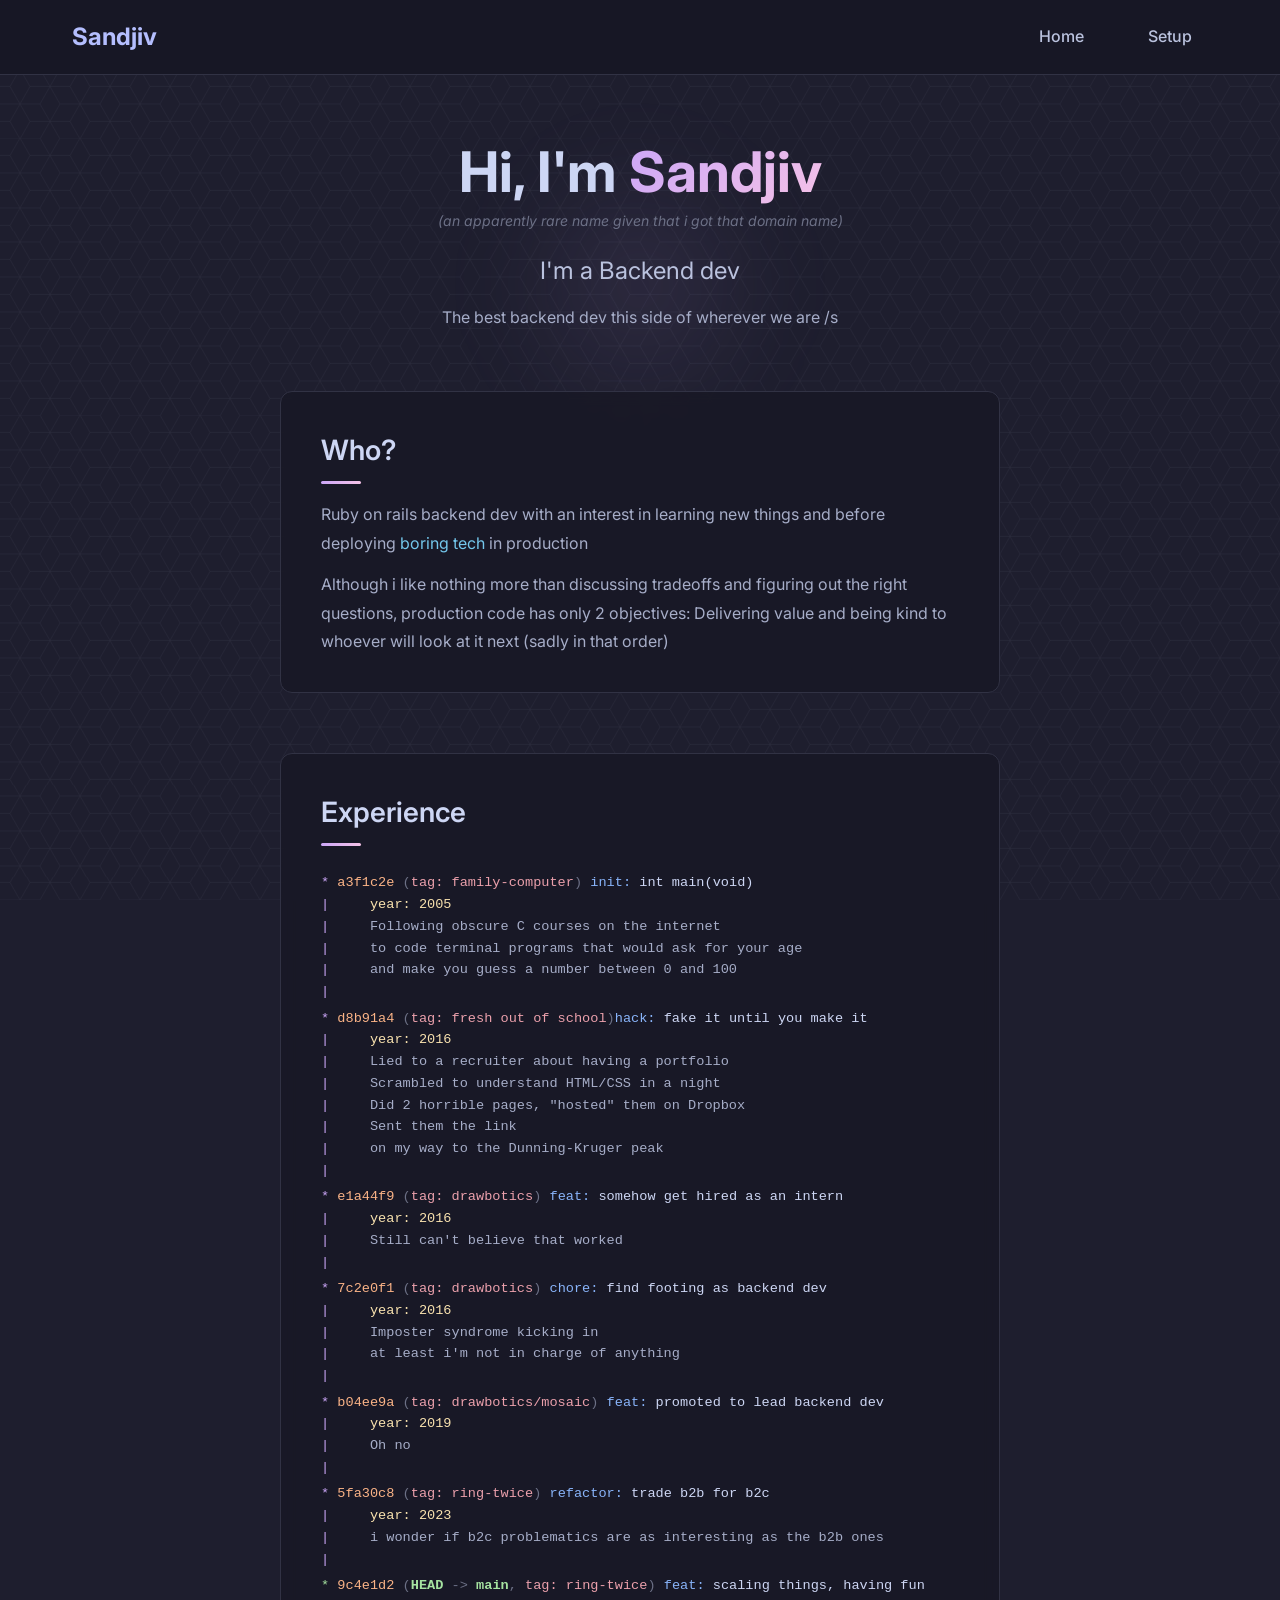
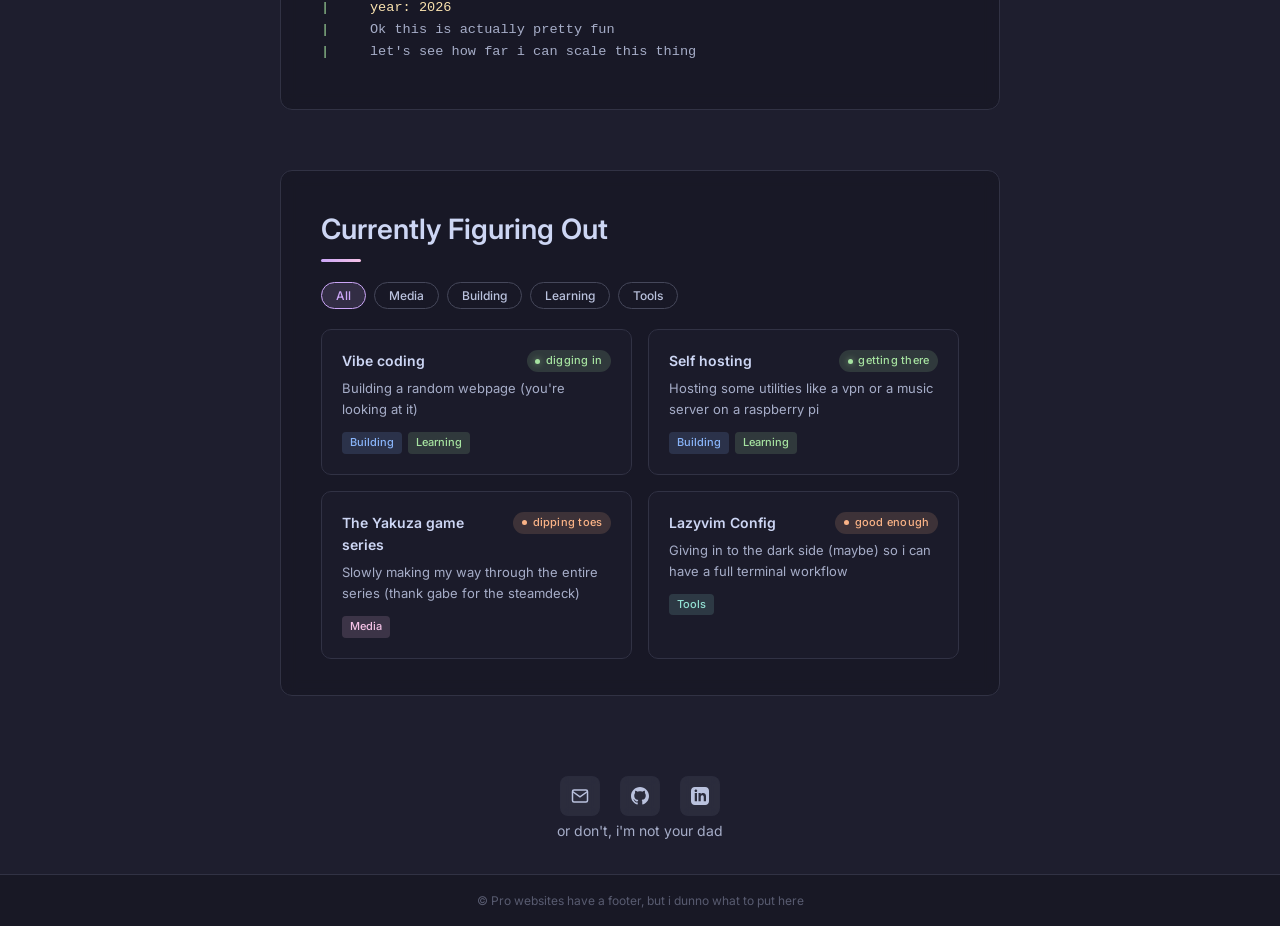
==== commit 1191ffc7: "rework the card system for now" ====
--- a/index.html
+++ b/index.html
@@ -111,7 +111,7 @@
         <h2 class="section-heading">Currently Figuring Out</h2>
         <div class="tag-filters">
           <button class="tag-filter active" data-filter="all">All</button>
-          <button class="tag-filter" data-filter="reading">Reading</button>
+          <button class="tag-filter" data-filter="media">Media</button>
           <button class="tag-filter" data-filter="building">Building</button>
           <button class="tag-filter" data-filter="learning">Learning</button>
           <button class="tag-filter" data-filter="tools">Tools</button>
@@ -119,25 +119,34 @@
         <div class="figuring-grid">
           <div class="figuring-card" data-tags="building learning">
             <span class="status-pill status-digging">digging in</span>
-            <h4>Go CLI Tools</h4>
-            <p class="card-desc">Building small utilities to learn the language</p>
+            <h4>Vibe coding</h4>
+            <p class="card-desc">Building a random webpage (you're looking at it)</p>
             <div class="card-tags">
               <span class="card-tag" style="background: rgba(137,180,250,0.15); color: var(--ctp-blue);">Building</span>
               <span class="card-tag" style="background: rgba(166,227,161,0.15); color: var(--ctp-green);">Learning</span>
             </div>
           </div>
-          <div class="figuring-card" data-tags="reading">
+          <div class="figuring-card" data-tags="building learning">
+            <span class="status-pill status-digging">getting there</span>
+            <h4>Self hosting</h4>
+            <p class="card-desc">Hosting some utilities like a vpn or a music server on a raspberry pi</p>
+            <div class="card-tags">
+              <span class="card-tag" style="background: rgba(137,180,250,0.15); color: var(--ctp-blue);">Building</span>
+              <span class="card-tag" style="background: rgba(166,227,161,0.15); color: var(--ctp-green);">Learning</span>
+            </div>
+          </div>
+          <div class="figuring-card" data-tags="media">
             <span class="status-pill status-dipping">dipping toes</span>
-            <h4>Designing Data-Intensive Apps</h4>
-            <p class="card-desc">The Kleppmann book everyone keeps recommending</p>
-            <div class="card-tags">
-              <span class="card-tag" style="background: rgba(245,194,231,0.15); color: var(--ctp-pink);">Reading</span>
+            <h4>The Yakuza game series</h4>
+            <p class="card-desc">Slowly making my way through the entire series (thank gabe for the steamdeck) </p>
+            <div class="card-tags">
+              <span class="card-tag" style="background: rgba(245,194,231,0.15); color: var(--ctp-pink);">Media</span>
             </div>
           </div>
           <div class="figuring-card" data-tags="tools">
-            <span class="status-pill status-gaveup">gave up (for now)</span>
-            <h4>Neovim Config</h4>
-            <p class="card-desc">Giving in to the dark side (maybe)</p>
+            <span class="status-pill status-dipping">good enough</span>
+            <h4>Lazyvim Config</h4>
+            <p class="card-desc">Giving in to the dark side (maybe) so i can have a full terminal workflow</p>
             <div class="card-tags">
               <span class="card-tag" style="background: rgba(148,226,213,0.15); color: var(--ctp-teal);">Tools</span>
             </div>
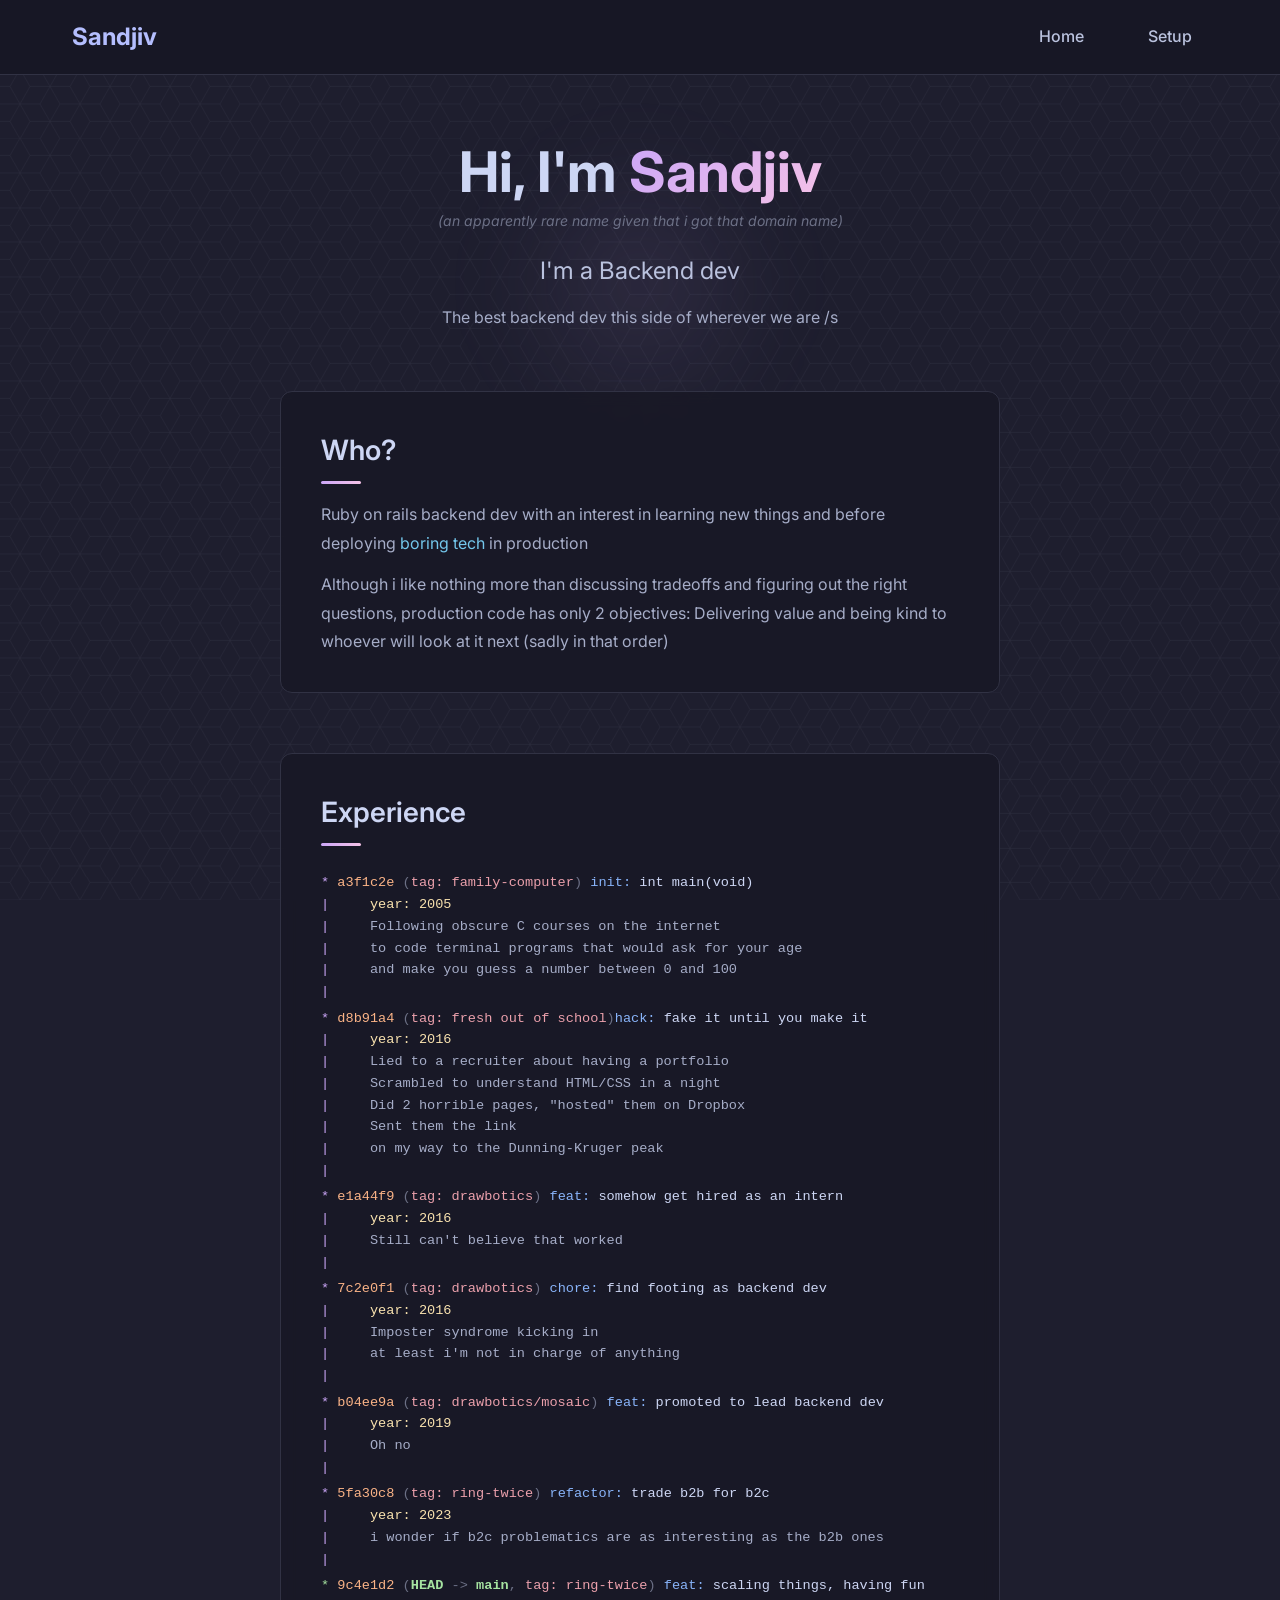
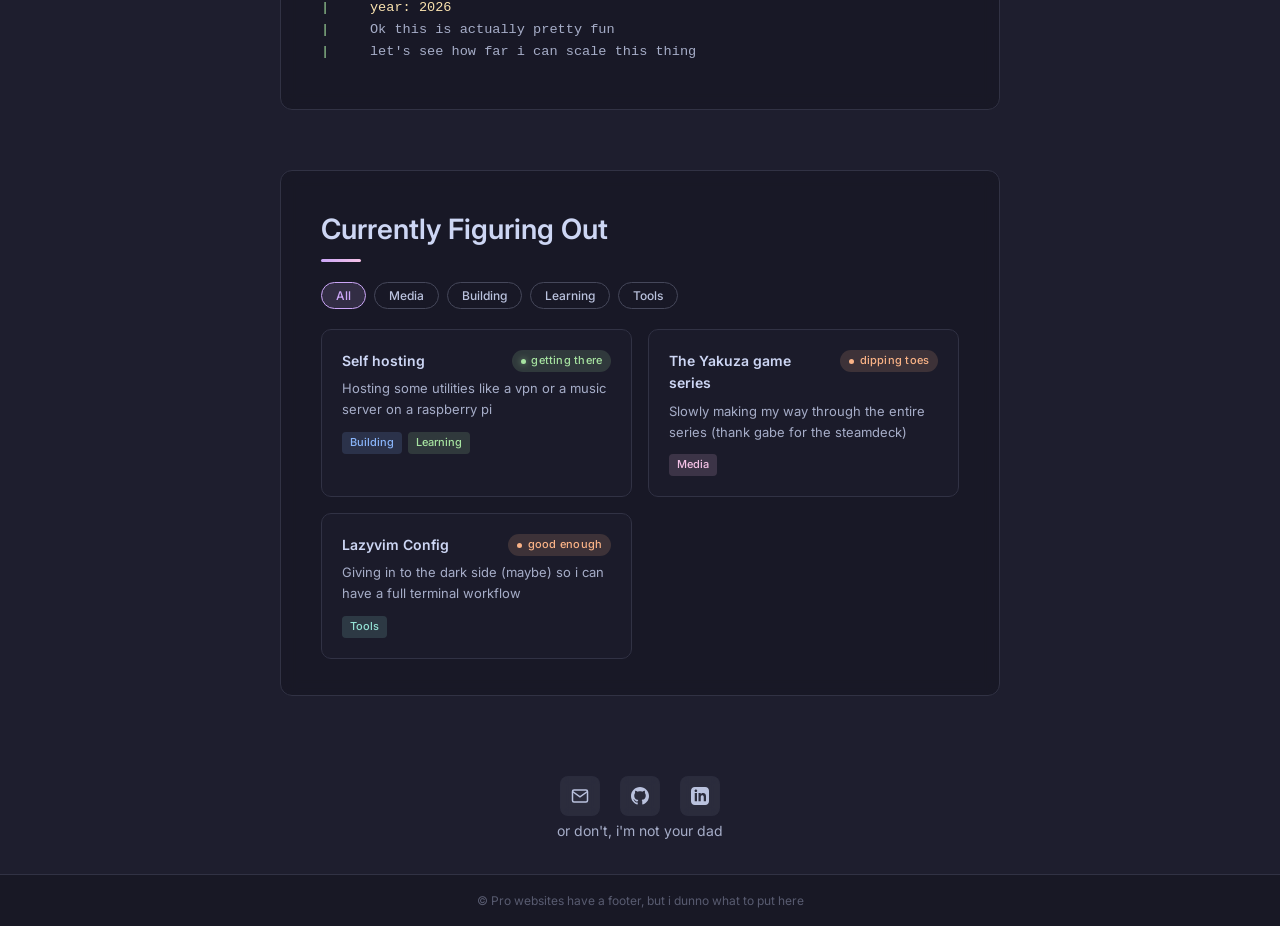
==== commit 3323805c: "fuck that vibe coding block" ====
--- a/index.html
+++ b/index.html
@@ -118,15 +118,6 @@
         </div>
         <div class="figuring-grid">
           <div class="figuring-card" data-tags="building learning">
-            <span class="status-pill status-digging">digging in</span>
-            <h4>Vibe coding</h4>
-            <p class="card-desc">Building a random webpage (you're looking at it)</p>
-            <div class="card-tags">
-              <span class="card-tag" style="background: rgba(137,180,250,0.15); color: var(--ctp-blue);">Building</span>
-              <span class="card-tag" style="background: rgba(166,227,161,0.15); color: var(--ctp-green);">Learning</span>
-            </div>
-          </div>
-          <div class="figuring-card" data-tags="building learning">
             <span class="status-pill status-digging">getting there</span>
             <h4>Self hosting</h4>
             <p class="card-desc">Hosting some utilities like a vpn or a music server on a raspberry pi</p>
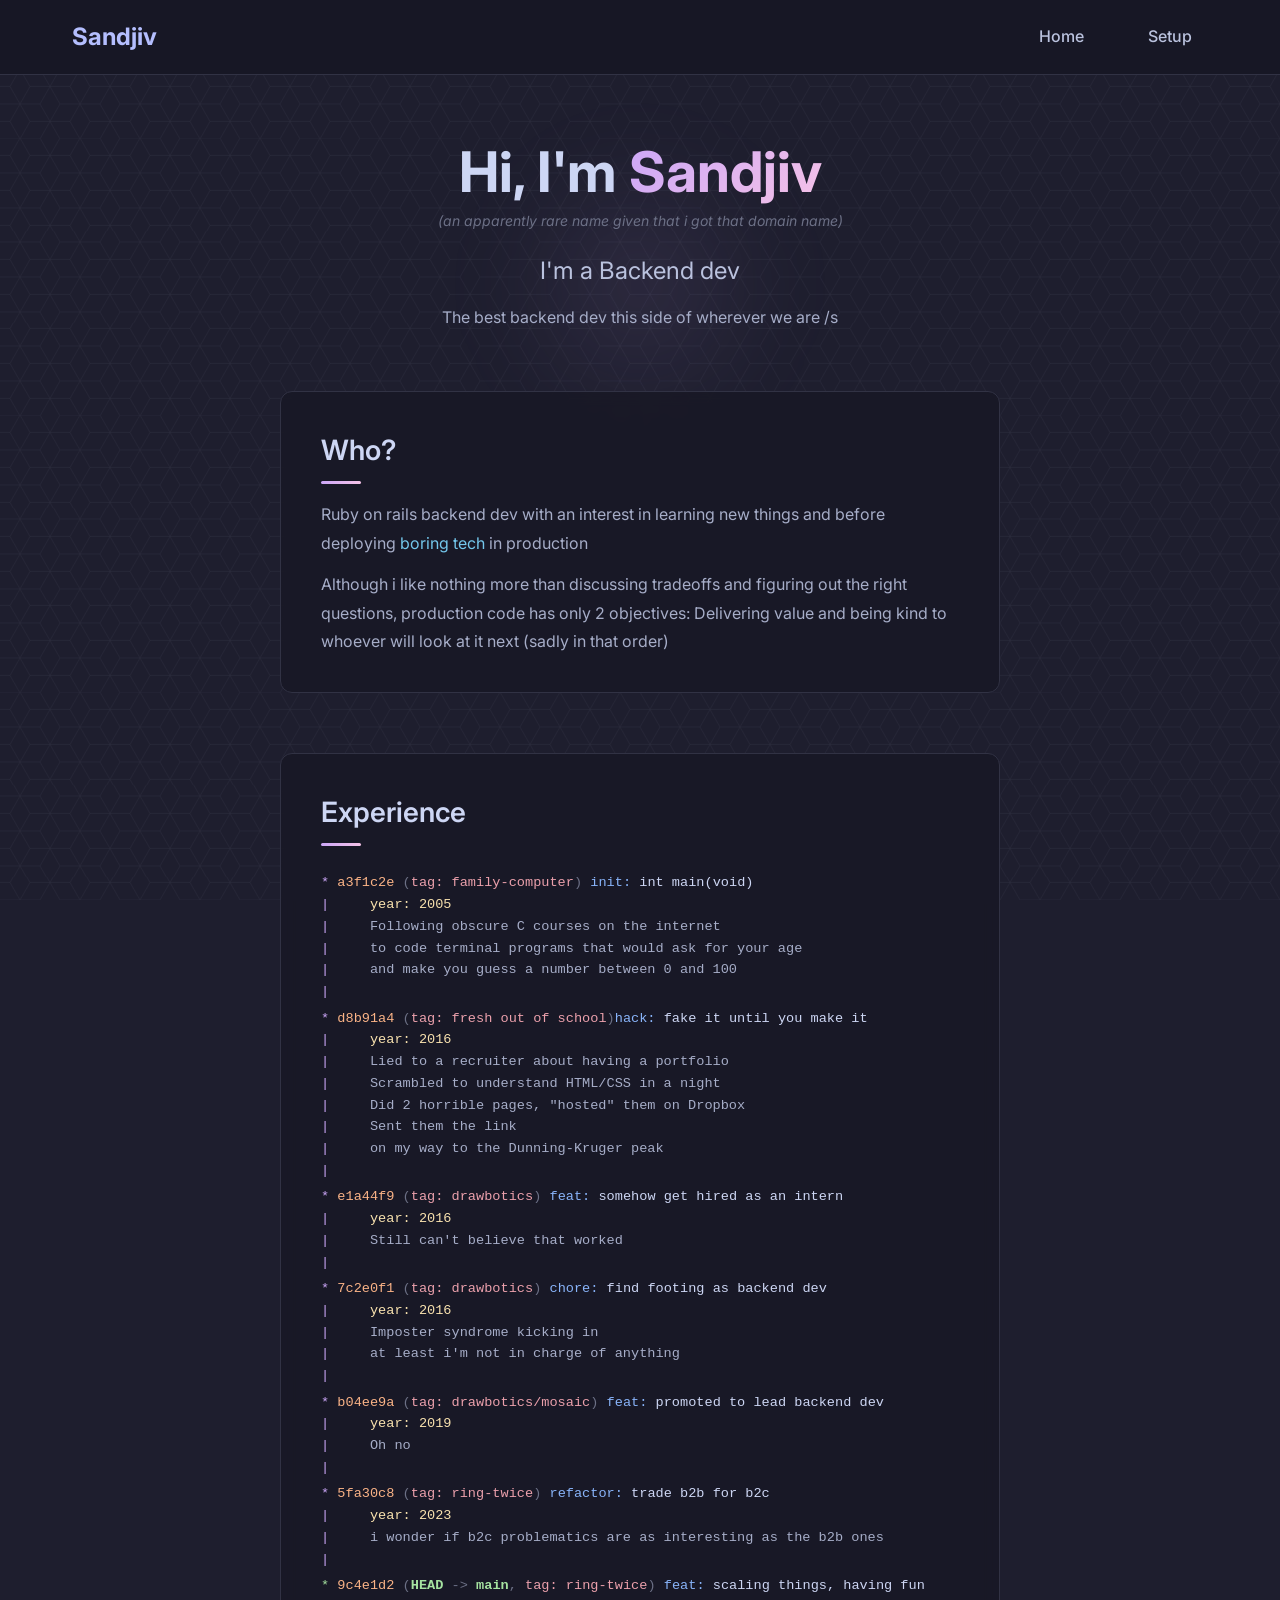
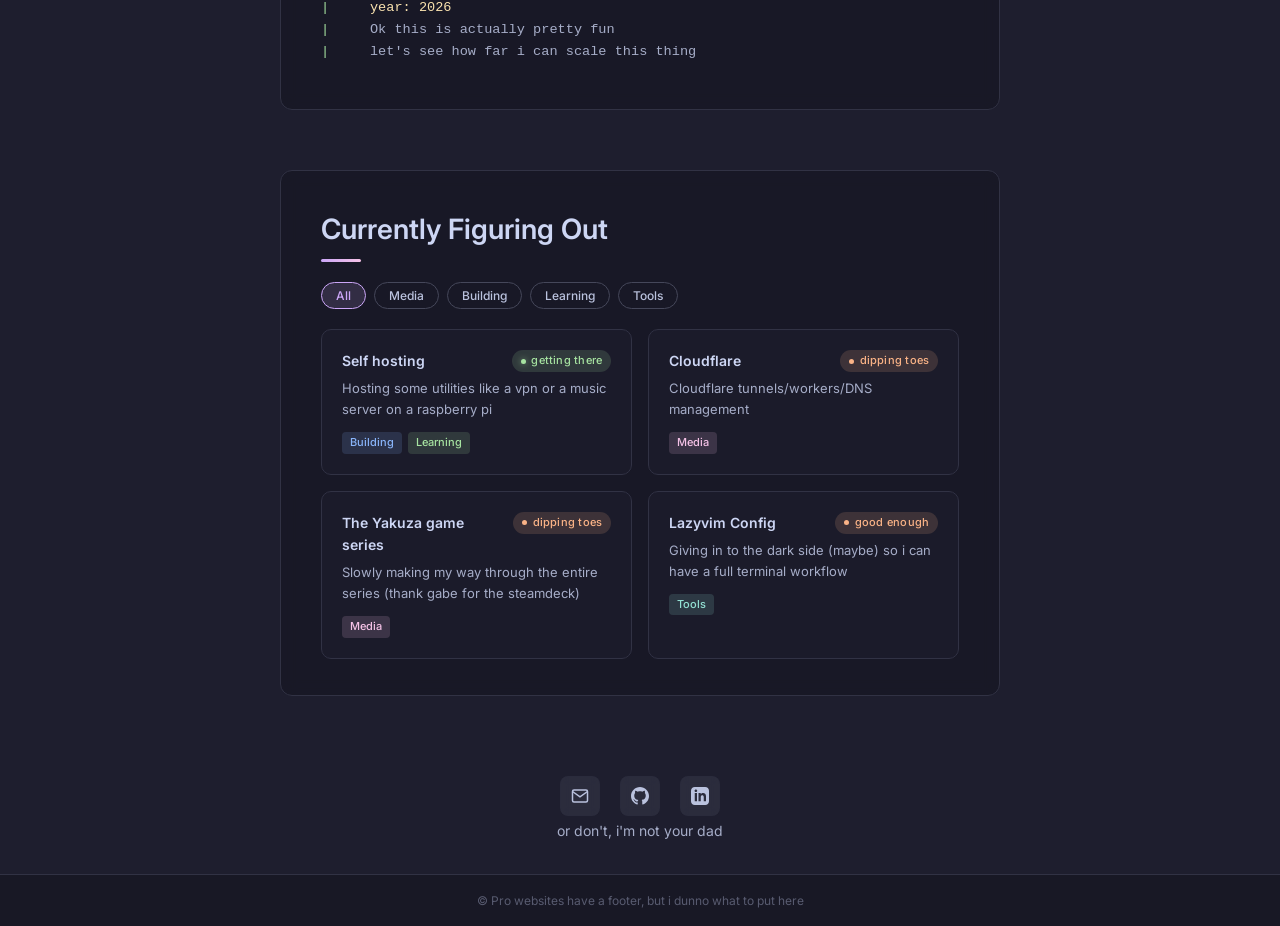
==== commit 6566defa: "add cloudflare card" ====
--- a/index.html
+++ b/index.html
@@ -126,6 +126,14 @@
               <span class="card-tag" style="background: rgba(166,227,161,0.15); color: var(--ctp-green);">Learning</span>
             </div>
           </div>
+          <div class="figuring-card" data-tags="building learning">
+            <span class="status-pill status-dipping">dipping toes</span>
+            <h4>Cloudflare</h4>
+            <p class="card-desc">Cloudflare tunnels/workers/DNS management </p>
+            <div class="card-tags">
+              <span class="card-tag" style="background: rgba(245,194,231,0.15); color: var(--ctp-pink);">Media</span>
+            </div>
+          </div>
           <div class="figuring-card" data-tags="media">
             <span class="status-pill status-dipping">dipping toes</span>
             <h4>The Yakuza game series</h4>
